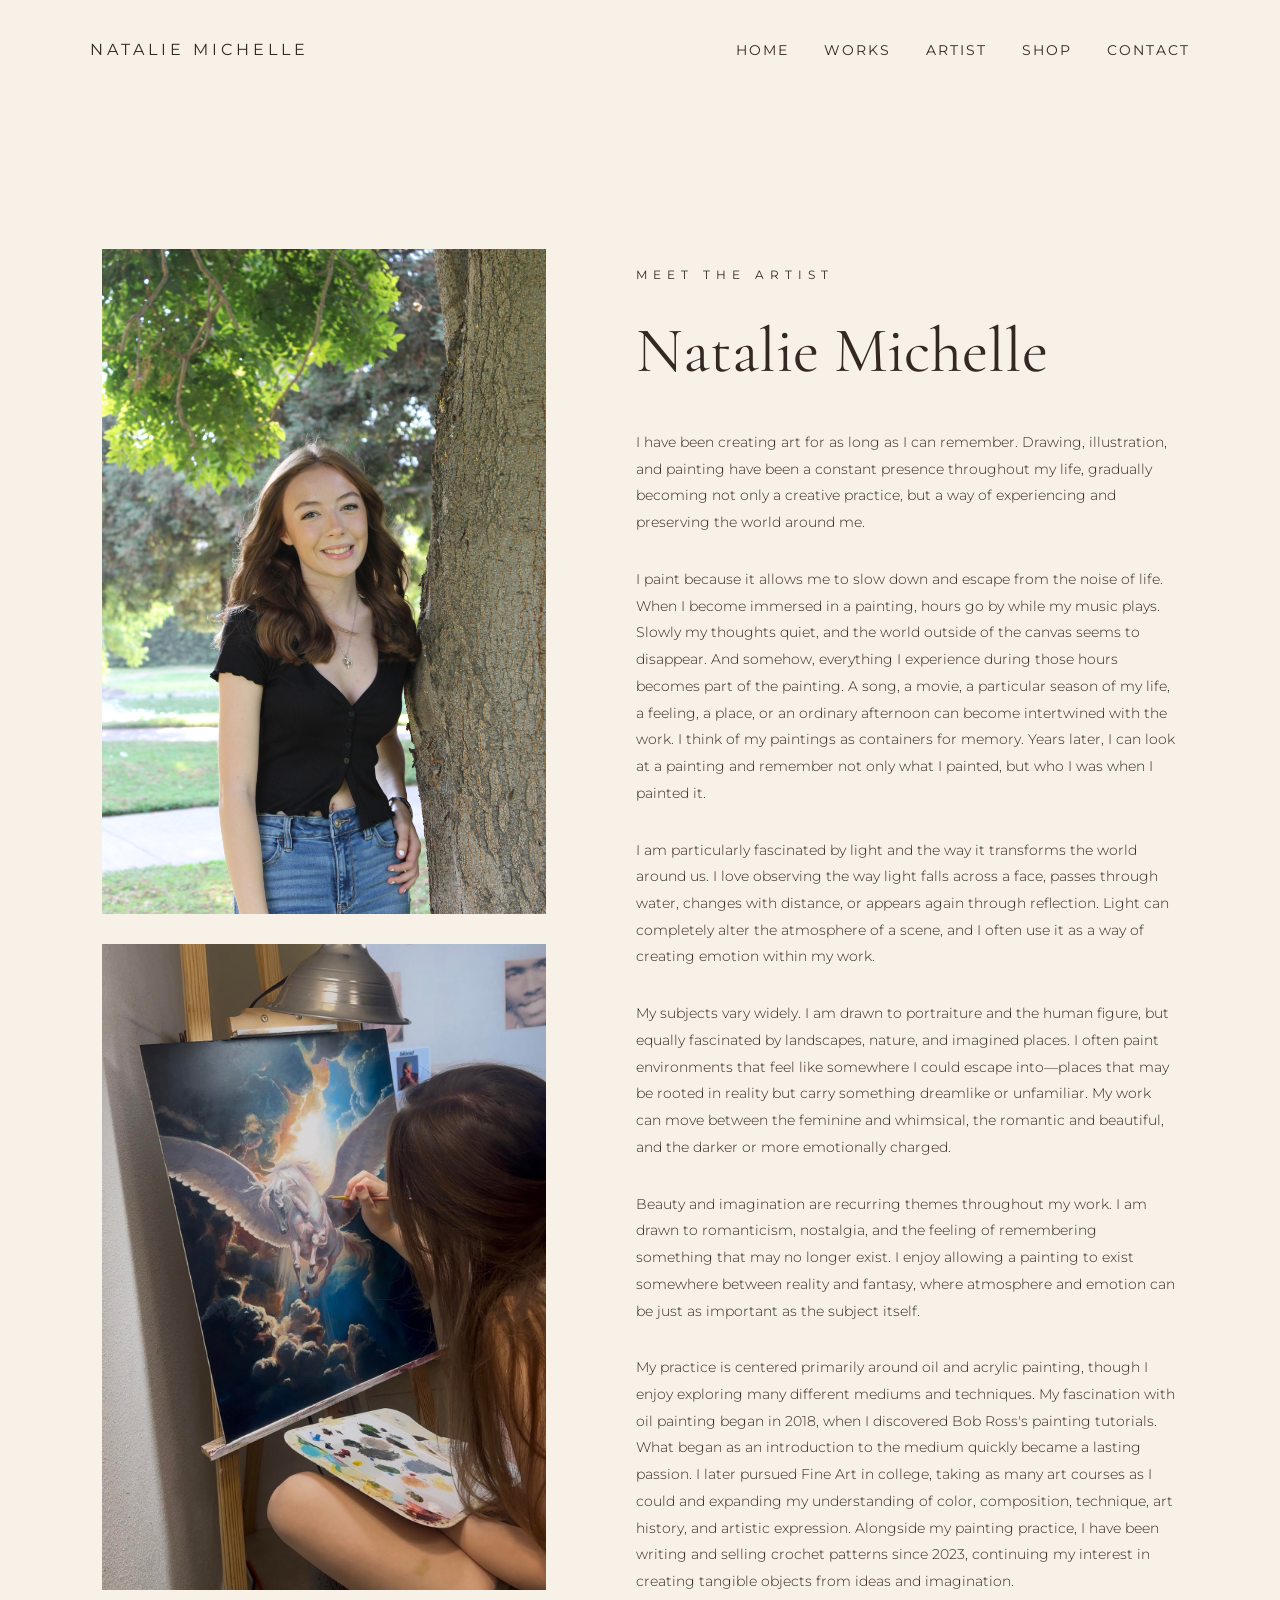
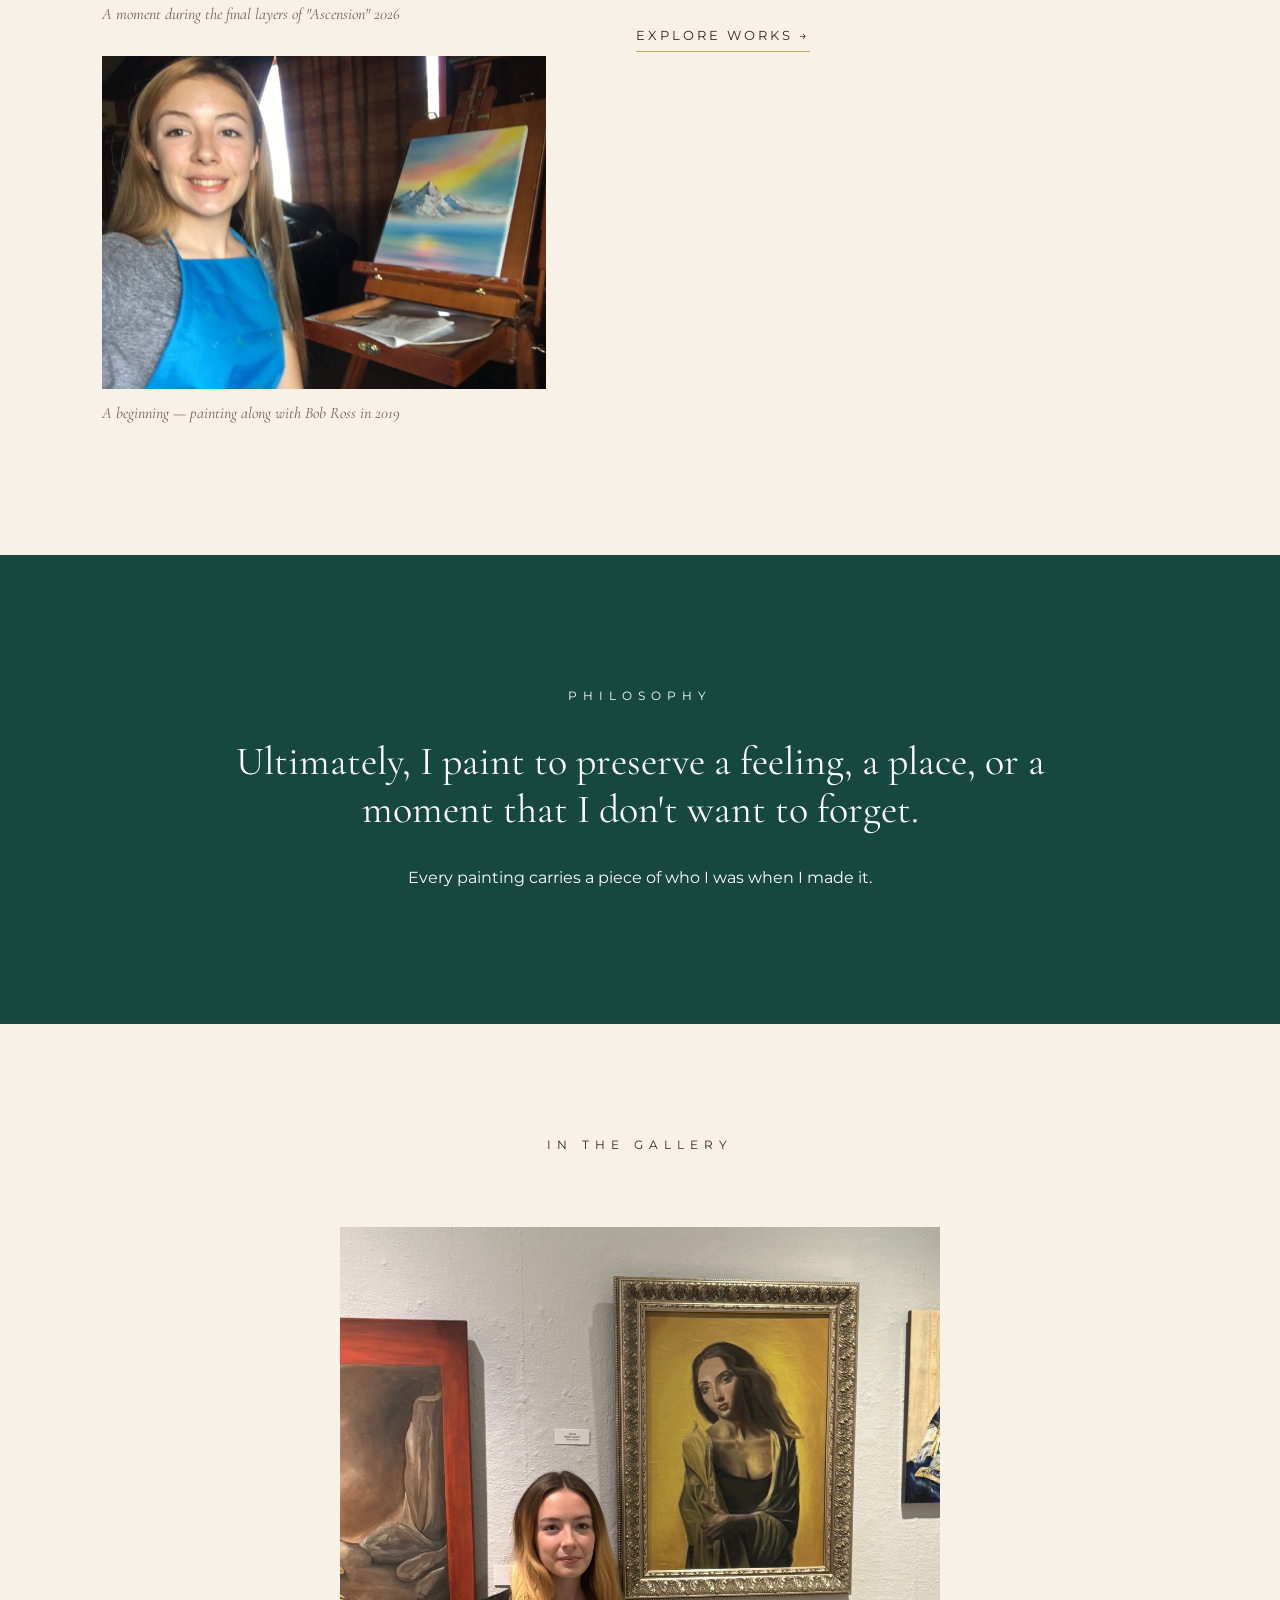
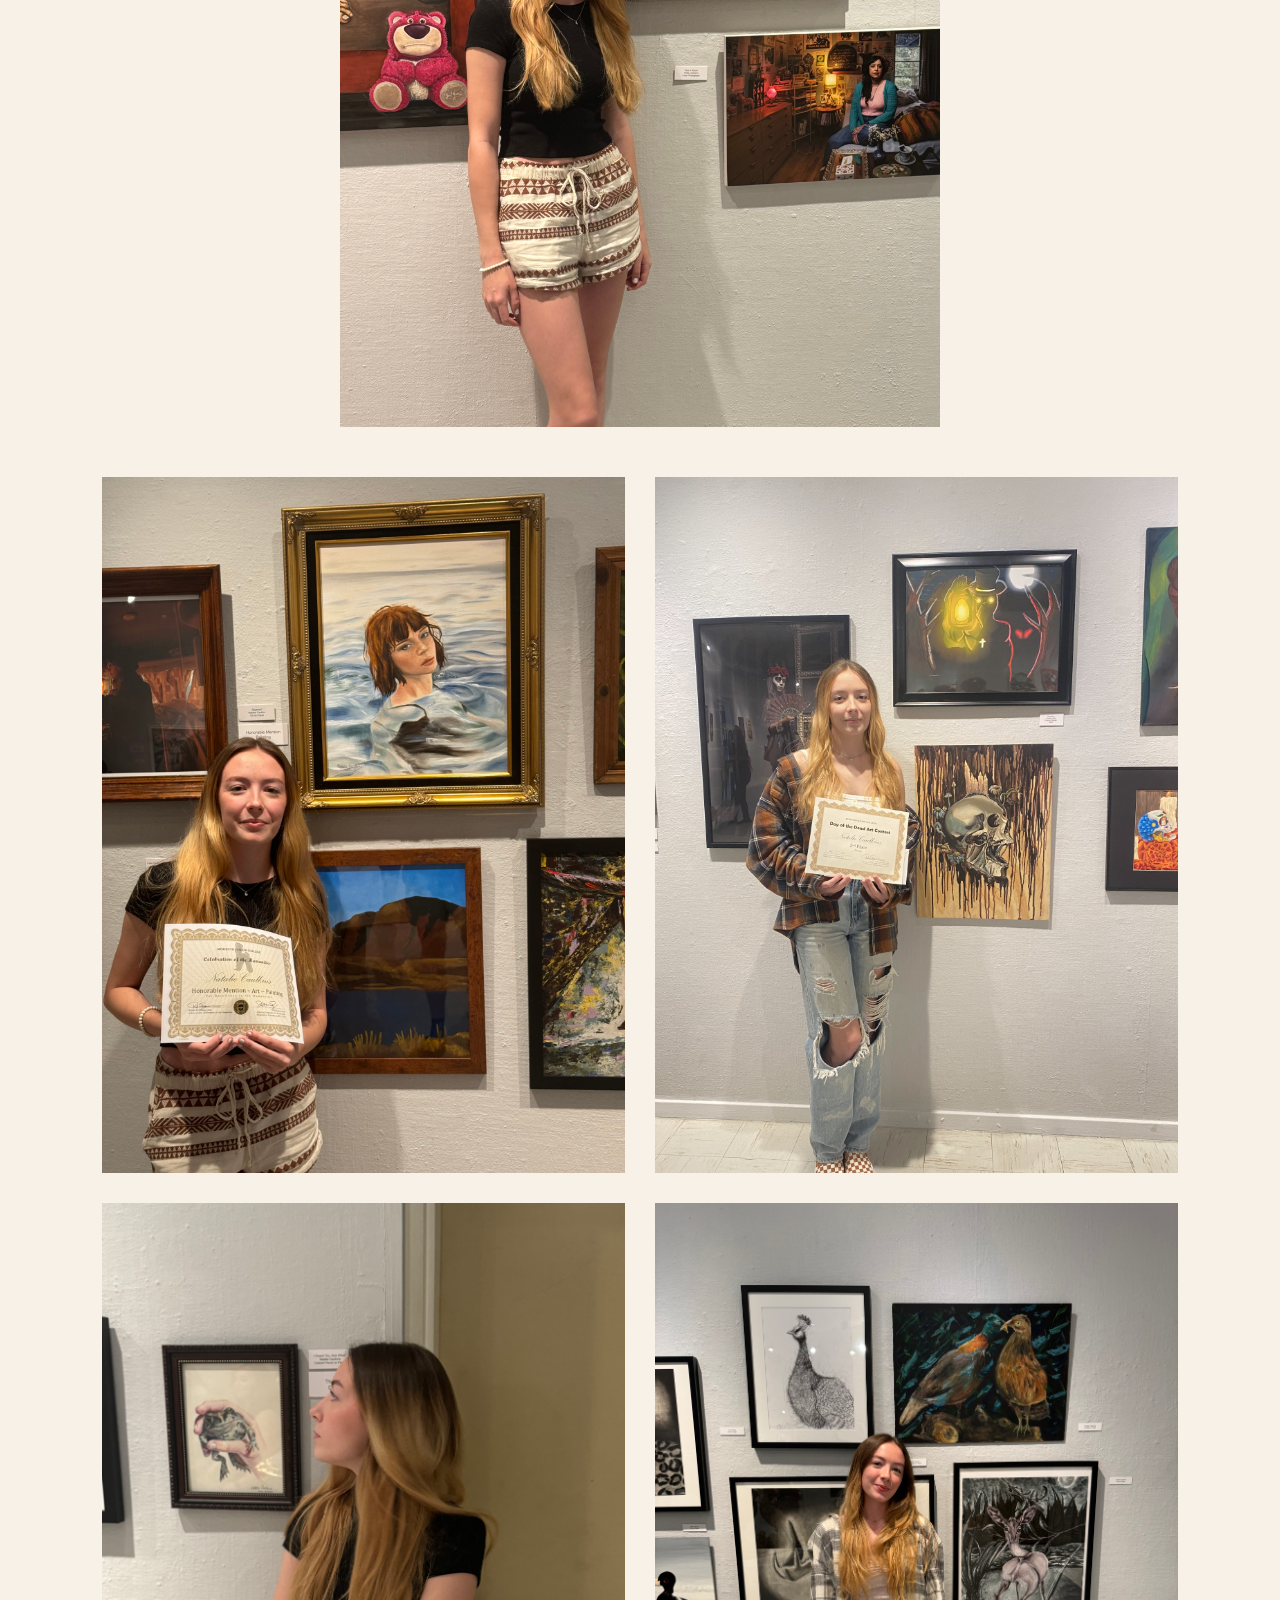
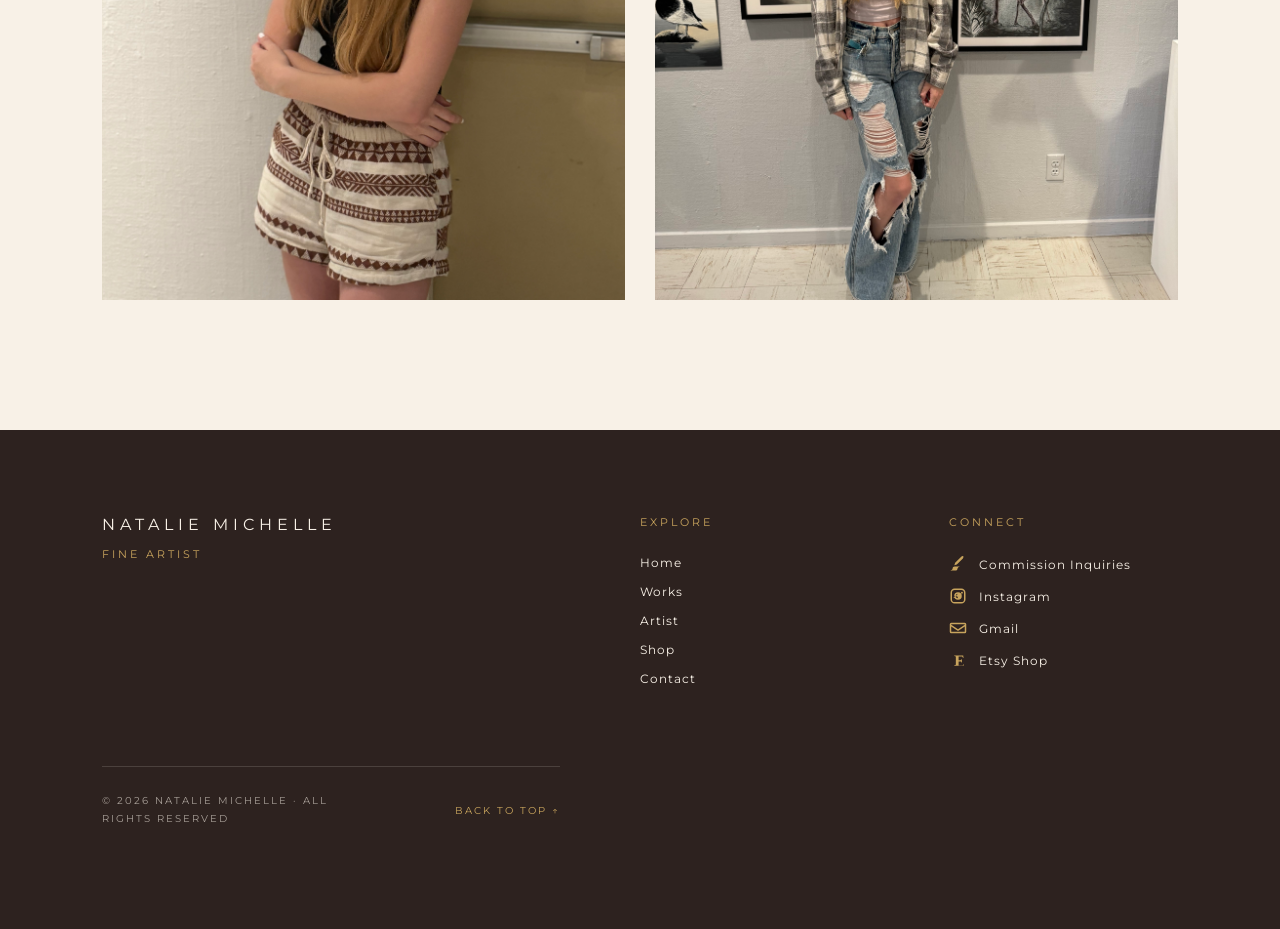
==== about.html @ 6c95b458 "Update about.html" ====
<!DOCTYPE html>
<html lang="en">

<head>

<meta charset="UTF-8">
<meta name="viewport" content="width=device-width, initial-scale=1.0">

<title>Artist | Natalie Michelle</title>

<link rel="stylesheet" href="style.css">

<link href="https://fonts.googleapis.com/css2?family=Cormorant+Garamond:wght@300;400;500;600;700&family=Montserrat:wght@300;400;500&display=swap" rel="stylesheet">

</head>


<body>


<header class="luxury-nav gallery-nav">

<div class="signature">
Natalie Michelle
</div>


<nav>

<a href="index.html">Home</a>


<div class="dropdown">

<a href="gallery.html">
Works
</a>

<div class="dropdown-menu">

<a href="works-2026.html">2026</a>
<a href="works-2025.html">2025</a>
<a href="works-2024.html">2024</a>
<a href="works-2023.html">2023</a>

</div>

</div>


<a href="about.html">Artist</a>
<a href="shop.html">Shop</a>
<a href="contact.html">Contact</a>

</nav>

</header>





<section class="artist-page">


<div class="artist-image">

    <img src="images/about/IMG_3350.jpeg" alt="Natalie Michelle">

    
    <div class="artist-memory">
        
        <img src="images/about/unnamed.jpg" alt="natalie michelle ascension 2026">
         <p>A moment during the final layers of "Ascension" 2026</p>
    </div>
<div class="artist-memory">
        
        <img src="images/about/IMG_5079.JPG" alt="natalie michelle bob ross 2019">
         <p>A beginning — painting along with Bob Ross in 2019</p>
    </div>
</div>


<div class="artist-text">


<p class="eyebrow">
Meet The Artist
</p>


<h1>
Natalie Michelle
</h1>

<div class="artist-bio">
<p>
I have been creating art for as long as I can remember. Drawing, illustration, and painting have been a 
constant presence throughout my life, gradually becoming not only a creative practice, but a way of 
experiencing and preserving the world around me.
</p>
<p>
I paint because it allows me to slow down and escape from the noise of life. When I become 
immersed in a painting, hours go by while my music plays. Slowly my thoughts quiet, and the world 
outside of the canvas seems to disappear. And somehow, everything I experience during those hours becomes
part of the painting. A song, a movie, a particular season of my life, a feeling, a place, or an ordinary 
afternoon can become intertwined with the work. I think of my paintings as containers for memory. 
Years later, I can look at a painting and remember not only what I painted, but who I was when I painted it. 
</p>
<p>
I am particularly fascinated by light and the way it transforms the world around us. I love observing the 
way light falls across a face, passes through water, changes with distance, or appears again through reflection.
Light can completely alter the atmosphere of a scene, and I often use it as a way of creating emotion within my work.
</p>
<p>
My subjects vary widely. I am drawn to portraiture and the human figure, but equally fascinated by landscapes, 
nature, and imagined places. I often paint environments that feel like somewhere I could escape into—places that
may be rooted in reality but carry something dreamlike or unfamiliar. My work can move between the feminine and 
whimsical, the romantic and beautiful, and the darker or more emotionally charged.
</p>
<p>
Beauty and imagination are recurring themes throughout my work. I am drawn to romanticism, nostalgia, and the 
feeling of remembering something that may no longer exist. I enjoy allowing a painting to exist somewhere 
between reality and fantasy, where atmosphere and emotion can be just as important as the subject itself.
</p>
<p>
My practice is centered primarily around oil and acrylic painting, though I enjoy exploring many different
mediums and techniques. My fascination with oil painting began in 2018, when I discovered Bob Ross's  
painting tutorials. What began as an introduction to the medium quickly became a lasting passion. I later pursued 
Fine Art in college, taking as many art courses as I could and expanding my understanding of color, 
composition, technique, art history, and artistic expression. Alongside my painting practice, I have been writing 
and selling crochet patterns since 2023, continuing my interest in creating tangible objects from ideas and imagination.
</p>
<a href="gallery.html" class="minimal-link">
        Explore Works →
    </a>
</div>
</div>


</section>






<section class="artist-statement">

    <p class="eyebrow">
        Philosophy
    </p>

    <h2>
        Ultimately, I paint to preserve a feeling, a place, or a moment that I don't want to forget.
    </h2>

    <p>
        Every painting carries a piece of who I was when I made it.
    </p>

    

</section>


<section class="artist-gallery">

    <div class="artist-gallery-intro">

        <p class="eyebrow">
            In the Gallery
        </p>

      


    </div>


    <div class="artist-gallery-grid">

       

 <div class="artist-gallery-item">
            <img
                src="images/about/IMG_0702.jpeg"
                alt="Self portrait by Natalie Michelle">
        </div>

        
        <div class="artist-gallery-item">
            <img
                src="images/about/IMG_0516.jpeg"
                alt="Natalie Michelle in a gallery">
        </div>

 <div class="artist-gallery-item">
            <img
                src="images/about/IMG_9554.jpg"
                alt="Natalie Michelle in a gallery">
        </div>



        <div class="artist-gallery-item">
            <img
                src="images/about/IMG_0715.jpeg"
                alt="Natalie Michelle in a gallery">
        </div>


        <div class="artist-gallery-item">
            <img
                src="images/about/IMG_5669.jpeg"
                alt="Natalie Michelle with her artwork">
        </div>

 
        
    </div>

</section>



<footer class="site-footer">


<div class="footer-main">

    <div class="footer-brand">

        <div class="footer-signature">
            Natalie Michelle
        </div>

        <p class="footer-title">
            Fine Artist
        </p>

    

    </div>


    <div class="footer-column">

        <h3>Explore</h3>

        <a href="index.html">Home</a>
        <a href="gallery.html">Works</a>
        <a href="about.html">Artist</a>
        <a href="shop.html">Shop</a>
        <a href="contact.html">Contact</a>

    </div>


   <div class="footer-column">


<h3>Connect</h3>

<a href="contact.html" class="footer-social">

    <svg viewBox="0 0 24 24" aria-hidden="true">
        <path d="M19.7 2.3a2.4 2.4 0 0 0-3.4 0L8.2 10.4l-1.1 3.3 3.3-1.1 8.1-8.1a2.4 2.4 0 0 0 0-3.4zM7.6 15.2c-.8 0-1.5.3-2 .8-.6.6-.8 1.3-.8 2.1 0 .7-.3 1.1-.8 1.4-.4.3-1 .5-1.6.5v.8h6.2c.8 0 1.5-.3 2-.8.6-.6.8-1.3.8-2.1 0-.7.3-1.1.8-1.4.4-.3 1-.5 1.6-.5v-.8H7.6z"/>
    </svg>

    <span>Commission Inquiries</span>

</a>


<a
    href="https://instagram.com/nataliecalart"
    target="_blank"
    rel="noopener"
    class="footer-social">

    <svg viewBox="0 0 24 24" aria-hidden="true">
        <path d="M7.5 2h9A5.5 5.5 0 0 1 22 7.5v9a5.5 5.5 0 0 1-5.5 5.5h-9A5.5 5.5 0 0 1 2 16.5v-9A5.5 5.5 0 0 1 7.5 2zm0 2A3.5 3.5 0 0 0 4 7.5v9A3.5 3.5 0 0 0 7.5 20h9a3.5 3.5 0 0 0 3.5-3.5v-9A3.5 3.5 0 0 0 16.5 4h-9zm4.5 3a5 5 0 1 1 0 10 5 5 0 0 1 0-10zm0 2a3 3 0 1 0 0 6 3 3 0 0 0-6 0zm5.25-2.75a1.25 1.25 0 1 1 0 2.5 1.25 1.25 0 0 1 0-2.5z"/>
    </svg>

    <span>Instagram</span>

</a>


<a
    href="mailto:nataliecal313@gmail.com"
    class="footer-social">

    <svg viewBox="0 0 24 24" aria-hidden="true">
        <path d="M3 5h18a2 2 0 0 1 2 2v10a2 2 0 0 1-2 2H3a2 2 0 0 1-2-2V7a2 2 0 0 1 2-2zm0 2v.5l9 6 9-6V7H3zm18 10V9.9l-8.45 5.63a1 1 0 0 1-1.1 0L3 9.9V17h18z"/>
    </svg>

    <span>Gmail</span>

</a>


<a
    href="https://www.etsy.com/shop/NatalieSunsetArt"
    target="_blank"
    rel="noopener"
    class="footer-social">

    <svg viewBox="0 0 24 24" aria-hidden="true">
        <path d="M19.5 17.5c-.5 1.2-1.1 1.7-2.5 1.7h-4.2v-5.1h2.3c.9 0 1.3.3 1.4 1.3h.7V11h-.7c-.1.9-.5 1.2-1.4 1.2h-2.3V7.4h3.5c1.5 0 1.9.5 2.3 1.9h.7L19 6H7v.7l1.5.3c.5.1.6.3.6.9v9.8c0 .6-.1.8-.6.9l-1.5.3v.7h12.3l.8-2.1h-.6z"/>
    </svg>

    <span>Etsy Shop</span>

</a>


</div>



<div class="footer-bottom">

    <p>
        © 2026 Natalie Michelle · All Rights Reserved
    </p>

    <a href="#" class="back-to-top">
        Back to Top ↑
    </a>

</div>


</footer>


<script src="script.js"></script>


</body>

</html>
---- style.css ----
:root {

    --ivory: #f8f1e7;
    --paper: #efe3d3;
  --emerald: #17483F;
    --sage: #89947b;
    --gold: #c8a45d;
    --ink: #342823;

}


* {

    margin:0;
    padding:0;
    box-sizing:border-box;

}


html {

    scroll-behavior:smooth;

}


body {

    background:var(--ivory);
    color:var(--ink);

    font-family:'Montserrat', sans-serif;

}



h1,
h2,
h3 {

    font-family:'Cormorant Garamond', serif;
    font-weight:400;

}



p {

    line-height:1.9;

}



a {

    text-decoration:none;
    color:inherit;

}



/* =========================
   NAVIGATION
========================= */


.luxury-nav {

    position:absolute;

    top:0;
    width:100%;

    padding:40px 7%;

    display:flex;

    justify-content:space-between;

    align-items:center;

    z-index:20;

    color:white;

}



.signature {

font-family:'Montserrat', sans-serif;

font-size: 1rem;

font-style:normal;

letter-spacing:4px;

text-transform:uppercase;

font-weight:400;

}



.luxury-nav nav {
    display:flex;
    align-items:center;
    gap:35px;
}

.luxury-nav nav a {

    font-size:.85rem;

    letter-spacing:2px;

    text-transform:uppercase;

    transition:.3s;

}



.luxury-nav nav a:hover {

    color:var(--gold);

}
.luxury-nav .dropdown-menu {
    background:var(--ivory);
}
/* Interior Page Navigation */

.gallery-nav {
    position:relative;
    color:var(--ink);
    background:var(--ivory);
}


.gallery-nav .signature {
    color:var(--ink);
}


.gallery-nav nav a {
    color:var(--ink);
}


.gallery-nav nav a:hover {
    color:var(--gold);
}

/* =========================
 HERO
========================= */


.new-hero {

    height:65vh;
     min-height:520px;

    position:relative;

    display:flex;

    align-items:center;

    justify-content:center;

    overflow:hidden;

}



.hero-image {

    position:absolute;

    inset:0;

}



.hero-image img {

    width:100%;

    height:100%;

    object-fit:cover;

}



.hero-image::after {

    content:"";

    position:absolute;

    inset:0;

    background:

    linear-gradient(

    rgba(45,32,27,.25),

    rgba(45,32,27,.55)

    );

}



.hero-overlay {

    position:relative;

    color:white;

    text-align:center;

    max-width:800px;

    padding:30px;

}



.eyebrow {

    letter-spacing:6px;

    text-transform:uppercase;

    font-size:.75rem;

    margin-bottom:25px;

}



.hero-overlay h1 {

    display:none;

}





.hero-description {

    display:none;


}



.minimal-link {

    display:inline-block;

    letter-spacing:3px;

    text-transform:uppercase;

    font-size:.8rem;

    padding-bottom:8px;

    border-bottom:1px solid var(--gold);

}



/* =========================
 FEATURE INTRO
========================= */


.featured-intro {

    text-align:center;

    padding:120px 15%;

}



.featured-intro h2 {

    font-size:3.5rem;

    max-width:900px;

    margin:auto;

}





/* =========================
 FEATURED ART
========================= */


.featured-work {

    display:grid;

    grid-template-columns:1.2fr .8fr;

    align-items:center;

    gap:80px;

    padding:100px 8%;

}



.work-image img {

    width:100%;

}



.work-text h3 {

    font-size:3rem;

    margin-bottom:20px;

}



.work-text p {

    margin-bottom:25px;

}





/* =========================
 ARTIST
========================= */


.artist-preview {

    background:var(--emerald);

    color:white;

    padding:60px 15%;

    text-align:center;

}



.artist-preview h2 {

    font-size:4rem;

    margin:30px auto;

}



.artist-preview p {

    max-width:700px;

    margin:30px auto;

}





/* =========================
 STUDIO
========================= */


.studio-preview {

    padding:130px 10%;

    text-align:center;

    background:var(--paper);

}



.studio-preview h2 {

    font-size:4rem;

    margin-bottom:40px;

}





/* =========================
 FOOTER
========================= */


footer {

    background:#2d221f;

    color:white;

    padding:50px;

    display:flex;

    flex-direction:column;

    align-items:center;

    gap:20px;

}

footer p {

    font-family:'Montserrat', sans-serif;

    font-size:.75rem;

    letter-spacing:3px;

    text-transform:uppercase;

}

.instagram-link {

    width:42px;

    height:42px;

    border:1px solid var(--gold);

    border-radius:50%;

    display:flex;

    align-items:center;

    justify-content:center;

    color:var(--gold);
 margin-top:10px;
    
}



.instagram-link svg {

    width:22px;

    fill:currentColor;

}





/* =========================
 MOBILE
========================= */


@media(max-width:900px){


.luxury-nav {

    flex-direction:column;

    gap:25px;

}



.luxury-nav nav {

    gap:15px;

    flex-wrap:wrap;

    justify-content:center;

}



.featured-work {

    grid-template-columns:1fr;

}



.featured-intro h2,

.artist-preview h2,

.studio-preview h2 {

    font-size:2.5rem;

}


}
/* =========================
   Gallery Style Feature
========================= */

.gallery-feature {
    padding:110px 8%;
    text-align:center;
}

.gallery-feature h2 {
    font-size:3.5rem;
    margin-bottom:60px;
}
.gallery-feature > .minimal-link {
    margin-top:60px;
}
.featured-gallery {
    display:grid;
    grid-template-columns:repeat(3, 1fr);
    gap:35px;
    max-width:1200px;
    margin:auto;
}

.featured-piece img {
    width:100%;
    aspect-ratio: 4 / 5;
    object-fit:cover;
    display:block;
}

.featured-piece {
    text-align:center;
}

.featured-piece h3 {
    font-size:2rem;
    margin-top:22px;
    margin-bottom:8px;
}

.featured-piece .medium {
    color:var(--gold);
    letter-spacing:2px;
    text-transform:uppercase;
    font-size:.7rem;
}

@media(max-width:900px) {
    .featured-gallery {
        grid-template-columns:1fr;
        max-width:600px;
    }

    .gallery-feature h2 {
        font-size:2.8rem;
    }
}
/* =========================
 Artist Chapter
========================= */


.artist-chapter {

    display:grid;

    grid-template-columns:1fr 1fr;

    gap:90px;

    align-items:center;

    padding:60px 8%;

}



.chapter-image img {

    width:100%;

}



.chapter-text h2 {

    font-size:4rem;

    line-height:1.1;

    margin:30px 0;

}



.chapter-text p {

    margin-bottom:35px;

}



@media(max-width:900px){

.artist-chapter {

    grid-template-columns:1fr;

}


.chapter-text h2 {

    font-size:2.8rem;

}


}
/* =========================
   Studio Chapter
========================= */


.studio-chapter {

    display:grid;

    grid-template-columns:1fr 1fr;

    gap:90px;

    align-items:center;

    padding:150px 8%;

    background:var(--paper);

}



.studio-image img {

    width:100%;

}



.studio-text h2 {

    font-size:4rem;

    line-height:1.1;

    margin:30px 0;

}



.studio-text p {

    margin-bottom:35px;

}



@media(max-width:900px){


.studio-chapter {

    grid-template-columns:1fr;

}



.studio-text h2 {

    font-size:2.8rem;

}


}
/* =========================
   Works Page
========================= */


.works-page {

padding:80px 8%;

}



.works-label {

text-align:center;

margin-bottom:80px;

}



.masonry-gallery {

columns:3;

column-gap:40px;

}



.painting-card {

break-inside:avoid;

margin-bottom:40px;

cursor:pointer;

overflow:hidden;

}



.painting-card img {

width:100%;

display:block;

transition:transform .6s ease;

}



.painting-card:hover img {

transform:scale(1.03);

}



@media(max-width:900px){

.masonry-gallery {

columns:1;

}

}





/* LIGHTBOX */


.lightbox {

position:fixed;

inset:0;

background:rgba(25,18,15,.92);

display:none;

align-items:center;

justify-content:center;

z-index:100;

padding:40px;

}



.lightbox.active {

display:flex;

}



.lightbox button {

position:absolute;

top:30px;

right:40px;

font-size:3rem;

background:none;

border:none;

color:white;

cursor:pointer;

}



.lightbox-content {

max-width:1000px;

text-align:center;

color:white;

}



.lightbox-content img {

max-height:75vh;

max-width:100%;

}



.lightbox-info h2 {

font-size:3rem;

margin-top:30px;

font-family:'Cormorant Garamond',serif;

}



.lightbox-info p {

margin-top:15px;

}





@media(max-width:900px){


.masonry-gallery {

columns:1;

}


.works-intro h1 {

font-size:3.5rem;

}


}
.gallery-banner {

    height: 230px;

   background: var(--emerald);

    display: flex;
    justify-content: center;
    align-items: center;

    margin-bottom: 90px;

}


.gallery-banner .eyebrow {

    color: var(--ivory);

    letter-spacing: 8px;

    text-transform: uppercase;

    font-size: 2rem;

    margin: 0;

}
.dropdown {
    position:relative;
}


.dropdown-menu {

    position:absolute;

    top:100%;
    left:0;

    background:var(--paper);

    padding:20px 25px;

    min-width:130px;

    display:flex;
    flex-direction:column;

    gap:18px;

    opacity:0;
    visibility:hidden;

    transition:.25s ease;

}


.dropdown:hover .dropdown-menu {

    opacity:1;

    visibility:visible;

}
.dropdown {
    position:relative;
}


.dropdown-menu {

    position:absolute;

    top:calc(100% + 10px);

    left:0;

    background:var(--paper);

    padding:20px 25px;

    min-width:130px;

    display:flex;

    flex-direction:column;

    gap:18px;

    opacity:0;

    visibility:hidden;

    transition:.25s ease;

}


.dropdown:hover .dropdown-menu {

    opacity:1;

    visibility:visible;

}

.dropdown-menu {
    box-shadow:0 15px 40px rgba(0,0,0,.15);
}

.dropdown-menu a {
    color:var(--ink);
}

/* =========================
   ARTIST PAGE
========================= */
.artist-page {

display:grid;

grid-template-columns:.9fr 1.1fr;

gap:90px;

align-items:start;

padding:150px 8% 130px;


}

.artist-image img {


width:100%;

display:block;


}

.artist-text {

max-width:760px;

padding-top:15px;


}

.artist-text h1 {

font-size:4rem;

line-height:1.05;

margin:30px 0 45px;


}

.artist-bio {


max-width:700px;


}

.artist-bio p {


font-size:.88rem;

line-height:1.9;

margin-bottom:30px;

font-weight:300;


}



.artist-statement {


background:var(--emerald);

color:white;

text-align:center;

padding:130px 15%;


}

.artist-statement h2 {


font-size:2.5rem;

max-width:900px;

margin:30px auto;


}
.artist-memory {
    margin-top: 30px;
}

.artist-memory img {
    width: 100%;
    display: block;
}

.artist-memory p {
    margin-top: 12px;
    font-family: 'Cormorant Garamond', serif;
    font-size: 1rem;
    font-style: italic;
    line-height: 1.5;
    opacity: .7;
}
.artist-highlight {
    margin-top:30px;
    padding-top:30px;
    border-top:1px solid rgba(52,40,35,.18);
}

.artist-highlight p {
    font-family:'Cormorant Garamond', serif;
    font-size:1.45rem;
    line-height:1.5;
    font-weight:400;
}
@media(max-width:900px){

.artist-page {

    grid-template-columns:1fr;

    padding:100px 8% 90px;

}


.artist-text {

    max-width:100%;

}


.artist-text h1 {

    font-size:2.8rem;

}


.artist-bio p {

    font-size:.85rem;

    line-height:1.85;

}




}


.studio-page {

padding:150px 8%;

}


.studio-image-large {

max-width:1100px;

margin:auto;

}


.studio-image-large img {

width:100%;

display:block;

}



.studio-intro {

text-align:center;

max-width:800px;

margin:80px auto;

}



.studio-intro h1 {

font-size:4rem;

margin:30px 0;

}



.process-section {

background:var(--paper);

text-align:center;

padding:120px 8%;

}



.process-section h2 {

font-size:3.5rem;

margin:30px 0 70px;

}



.process-grid {

display:grid;

grid-template-columns:repeat(4,1fr);

gap:40px;

}



.process-grid h3 {

font-size:2.5rem;

color:var(--gold);

}



.process-grid p {

letter-spacing:3px;

text-transform:uppercase;

font-size:.8rem;

}



@media(max-width:900px){

.process-grid {

grid-template-columns:1fr 1fr;

}


.studio-intro h1 {

font-size:3rem;

}

}
/* =========================
SHOP PAGE
========================= */

.shop-banner {
    background: var(--ivory);
    display: flex;
    justify-content: center;
    align-items: center;
    padding: 80px 20px 40px;
    margin: 0;
}

.shop-banner .eyebrow {
    color: var(--ink);
    margin: 0;
    font-size: .9rem;
    letter-spacing: 7px;
}

.shop-page {
padding: 0 8% 120px;
}

.shop-intro {
text-align: center;
margin-bottom: 70px;
}

.shop-intro h1 {
font-size: 3.5rem;
margin-bottom: 15px;
}

.shop-intro p {
font-size: .9rem;
}

.shop-controls {
display: flex;
justify-content: space-between;
align-items: center;

```
border-top: 1px solid rgba(52,40,35,.15);
border-bottom: 1px solid rgba(52,40,35,.15);

padding: 18px 0;
margin-bottom: 60px;
```

}

.shop-filter {
display: flex;
gap: 25px;
align-items: center;
}

.filter-button {
background: none;
border: none;

```
font-family: 'Montserrat', sans-serif;
font-size: .75rem;

letter-spacing: 2px;
text-transform: uppercase;

color: var(--ink);
cursor: pointer;

padding: 5px 0;
```

}

.filter-button.active {
border-bottom: 1px solid var(--gold);
}

.shop-sort {
display: flex;
align-items: center;
gap: 12px;
}

.shop-sort label {
font-size: .7rem;
letter-spacing: 2px;
text-transform: uppercase;
}

.shop-sort select {
background: transparent;
border: none;

```
font-family: 'Montserrat', sans-serif;
font-size: .75rem;

color: var(--ink);
cursor: pointer;
```

}

.product-grid {
display: grid;
grid-template-columns: repeat(3, 1fr);
gap: 50px 35px;
}

.product-card {
cursor: pointer;
}

.product-image {
background: var(--paper);
overflow: hidden;
}

.product-image img {
width: 100%;
display: block;
transition: transform .6s ease;
}

.product-card:hover .product-image img {
transform: scale(1.025);
}

.product-info {
padding-top: 25px;
}

.product-category {
color: var(--gold);

```
font-size: .7rem;
letter-spacing: 3px;
text-transform: uppercase;

margin-bottom: 8px;
```

}

.product-info h2 {
font-size: 2rem;
margin-bottom: 10px;
}

.product-info > p:last-of-type {
font-size: .8rem;
line-height: 1.7;
margin-bottom: 20px;
}

.product-link {
display: inline-block;

```
font-size: .7rem;
letter-spacing: 2px;
text-transform: uppercase;

border-bottom: 1px solid var(--gold);
padding-bottom: 6px;
```

}

@media(max-width: 900px) {

```
.shop-controls {
    flex-direction: column;
    gap: 25px;
    align-items: flex-start;
}

.shop-filter {
    flex-wrap: wrap;
    gap: 15px;
}

.product-grid {
    grid-template-columns: 1fr;
}

.shop-intro h1 {
    font-size: 2.7rem;
}
```

}
.shop-cta {
     margin-top:60px;
    text-align:center;
    padding:70px 20px;
    background:var(--emerald);
    color:white;
}

.shop-cta h2 {
    font-size:3.5rem;
    margin:25px auto 35px;
}

.shop-cta .minimal-link {
    color:white;
}

@media(max-width:900px) {
    .shop-cta h2 {
        font-size:2.6rem;
    }
}
.year-navigation {
    text-align: center;
    padding: 0 8% 80px;
}

.year-navigation > p {
    font-size: .7rem;
    letter-spacing: 4px;
    text-transform: uppercase;
    color: var(--ink);
    margin-bottom: 25px;
}

.year-links {
    display: flex;
    justify-content: center;
    gap: 45px;
}

.year-links a {
    font-family: 'Montserrat', sans-serif;
    font-size: .8rem;
    letter-spacing: 3px;
    color: var(--ink);
    padding-bottom: 7px;
    border-bottom: 1px solid transparent;
    transition: .3s ease;
}

.year-links a:hover {
    color: var(--gold);
    border-bottom: 1px solid var(--gold);
}

@media(max-width: 600px) {

    .year-links {
        gap: 22px;
        flex-wrap: wrap;
    }

}
/* =========================
CONTACT CHAPTER
========================= */

.contact-chapter {

    background: var(--emerald);
    color: var(--ivory);

    text-align: center;

    padding: 140px 15%;

}

.contact-chapter h2 {

    font-size: 4rem;

    max-width: 850px;

    margin: 30px auto;

    line-height: 1.1;

}

.contact-chapter p:not(.eyebrow) {

    max-width: 600px;

    margin: 0 auto 35px;

}

.contact-chapter .minimal-link {

    color: var(--ivory);

}

@media(max-width:900px){

    .contact-chapter h2 {

        font-size: 2.8rem;

    }

}
/* =========================
   INQUIRY FORM
========================= */

.contact-page {
    max-width: 1000px;
    margin: auto;
    padding: 180px 8% 140px;
}

.contact-intro {
    text-align: center;
    max-width: 750px;
    margin: 0 auto 35px;
}

.contact-intro h1 {
    font-size: 4rem;
    line-height: 1.1;
    margin: 30px 0;
}

.contact-intro p:not(.eyebrow) {
    max-width: 650px;
    margin: auto;
}


/* =========================
   COMMISSION FORM
========================= */

.inquiry-form {
    max-width: 800px;
    margin: 0 auto 0;
}

.form-field {
    margin-bottom: 38px;
}

.form-field label:not(.checkbox-label) {
    display: block;

    font-size: .7rem;
    letter-spacing: 3px;
    text-transform: uppercase;

    margin-bottom: 12px;
}

.form-field input[type="text"],
.form-field input[type="email"],
.form-field input[type="tel"],
.form-field select,
.form-field textarea {

    width: 100%;

    background: transparent;

    border: none;
    border-bottom: 1px solid rgba(52,40,35,.3);

    padding: 13px 2px;

    font-family: 'Montserrat', sans-serif;
    font-size: .85rem;

    color: var(--ink);

    outline: none;

    transition: .3s ease;
}

.form-field textarea {

    border: 1px solid rgba(52,40,35,.3);

    padding: 16px;

    resize: vertical;

    min-height: 160px;
}

.form-field input:focus,
.form-field select:focus,
.form-field textarea:focus {

    border-color: var(--emerald);
}

.form-field input::placeholder,
.form-field textarea::placeholder {

    color: rgba(52,40,35,.45);
}


/* PHONE CHECKBOX */

.checkbox-label {

    display: flex !important;

    align-items: center;

    gap: 10px;

    margin-top: 15px;

    font-size: .65rem !important;

    letter-spacing: 1px !important;

    text-transform: none !important;

    cursor: pointer;
}

.checkbox-label input {

    width: 15px;
    height: 15px;

    accent-color: var(--emerald);

    cursor: pointer;
}


/* REFERENCE IMAGE */

.file-upload {

    display: flex;

    align-items: center;

    gap: 18px;

    padding: 22px;

    border: 1px dashed rgba(52,40,35,.3);

    background: rgba(239,227,211,.25);
}

.file-upload input[type="file"] {

    display: none;
}

.file-upload-button {

    display: inline-block;

    padding: 12px 20px;

    background: var(--emerald);

    color: var(--ivory);

    font-family: 'Montserrat', sans-serif;

    font-size: .7rem;

    letter-spacing: 2px;

    text-transform: uppercase;

    cursor: pointer;

    transition: .3s ease;
}

.file-upload-button:hover {

    background: var(--gold);
}

#file-name {

    font-size: .75rem;

    color: rgba(52,40,35,.6);
}

.upload-note {

    font-size: .65rem;

    letter-spacing: 1px;

    margin-top: 8px;

    opacity: .65;
}


/* SUBMIT */

.inquiry-form .gold-button {

    display: block;

    margin: 55px auto 0;

    padding: 16px 35px;

    background: var(--emerald);

    color: var(--ivory);

    border: none;

    font-family: 'Montserrat', sans-serif;

    font-size: .75rem;

    letter-spacing: 3px;

    text-transform: uppercase;

    cursor: pointer;

    transition: .3s ease;
}

.inquiry-form .gold-button:hover {

    background: var(--gold);
}


/* MOBILE */

@media(max-width:700px) {

    .inquiry-form {
        margin-top: 50px;
    }

    .file-upload {

        align-items: flex-start;

        flex-direction: column;

    }

    .inquiry-form .gold-button {

        width: 100%;

    }

}
/* =========================
   SITE FOOTER
========================= */

.site-footer {

    background: #2d221f;

    color: var(--ivory);

    padding: 85px 8% 30px;

}


/* MAIN */

.site-footer .footer-main {

    max-width: 1200px;

    margin: 0 auto;

    display: grid;

    grid-template-columns: 2fr 1fr 1fr;

    gap: 80px;

    padding-bottom: 70px;

}


/* BRAND */

.site-footer .footer-signature {

    font-family: 'Montserrat', sans-serif;

    font-size: 1rem;

    letter-spacing: 5px;

    text-transform: uppercase;

    margin-bottom: 10px;

}

.site-footer .footer-title {

    margin: 0;

    color: var(--gold);

    font-size: .7rem;

    letter-spacing: 3px;

    text-transform: uppercase;

}

.site-footer .footer-tagline {

    max-width: 340px;

    margin-top: 25px;

    color: var(--ivory);

    font-family: 'Cormorant Garamond', serif;

    font-size: 1.3rem;

    line-height: 1.6;

}


/* COLUMNS */

.site-footer .footer-column {

    display: flex;

    flex-direction: column;

    align-items: flex-start;

    gap: 14px;

}

.site-footer .footer-column h3 {

    margin: 0 0 12px;

    color: var(--gold);

    font-family: 'Montserrat', sans-serif;

    font-size: .7rem;

    font-weight: 400;

    letter-spacing: 3px;

    text-transform: uppercase;

}


/* LINKS */

.site-footer .footer-column > a {

    color: var(--ivory);

    font-family: 'Montserrat', sans-serif;

    font-size: .75rem;

    letter-spacing: 1px;

    transition: color .3s ease;

}

.site-footer .footer-column > a:hover {

    color: var(--gold);

}


.site-footer .footer-social {

    display: flex;

    align-items: center;

    gap: 12px;

    color: var(--ivory);

    font-family: 'Montserrat', sans-serif;

    font-size: .75rem;

    letter-spacing: 1px;

    transition: color .3s ease;
}

.site-footer .footer-social svg {

    width: 18px;

    height: 18px;

    fill: var(--gold);

    flex-shrink: 0;

    transition: .3s ease;
}

.site-footer .footer-social:hover {

    color: var(--gold);
}

.site-footer .footer-social:hover svg {

    fill: var(--gold);
}
/* =========================
   BOTTOM
========================= */

.site-footer .footer-bottom {

    max-width: 1200px;

    margin: 0 auto;

    padding-top: 25px;

    border-top: 1px solid rgba(248,241,231,.15);

    display: flex;

    justify-content: space-between;

    align-items: center;

}

.site-footer .footer-bottom p {

    margin: 0;

    color: var(--ivory);

    font-family: 'Montserrat', sans-serif;

    font-size: .6rem;

    letter-spacing: 2px;

    text-transform: uppercase;

    opacity: .6;

}

.site-footer .back-to-top {

    color: var(--gold);

    font-family: 'Montserrat', sans-serif;

    font-size: .65rem;

    letter-spacing: 2px;

    text-transform: uppercase;

}


/* =========================
   MOBILE
========================= */

@media(max-width:800px) {

    .site-footer .footer-main {

        grid-template-columns: 1fr;

        gap: 45px;

    }

    .site-footer .footer-bottom {

        flex-direction: column;

        align-items: flex-start;

        gap: 20px;

    }

}
.site-footer .footer-bottom {
    gap: 80px;
}

.site-footer .back-to-top {
    white-space: nowrap;
}
/* =========================
   ARTIST GALLERY
========================= */

.artist-gallery {

    padding: 110px 8% 130px;

    text-align: center;

}

.artist-gallery-intro {

    max-width: 650px;

    margin: 0 auto 70px;

}

.artist-gallery-intro h2 {

    font-size: 3.5rem;

    margin: 25px 0;

}

.artist-gallery-intro p:not(.eyebrow) {

    font-size: .9rem;

    line-height: 1.9;

}


/* GALLERY GRID */

.artist-gallery-grid {

    max-width: 1100px;

    margin: 0 auto;

    display: grid;

    grid-template-columns: repeat(2, 1fr);

    gap: 30px;

    align-items: start;

}

.artist-gallery-item {

    overflow: hidden;

}

.artist-gallery-item img {

    width: 100%;

    height: auto;

    display: block;

    transition: transform .6s ease;

}

.artist-gallery-item:hover img {

    transform: scale(1.02);

}


/* MAKE THE FIRST IMAGE LARGER */

.artist-gallery-item:first-child {

    grid-column: span 2;

    max-width: 600px;

    width: 100%;

    margin: 0 auto 20px;

}


/* MOBILE */

@media(max-width:900px) {

    .artist-gallery {

        padding: 80px 8% 100px;

    }

    .artist-gallery-grid {

        grid-template-columns: 1fr;

        gap: 25px;

    }

    .artist-gallery-item:first-child {

        grid-column: span 1;

        max-width: 100%;

    }

    .artist-gallery-intro h2 {

        font-size: 2.7rem;

    }

}
.contact-socials {

    display: flex;

    justify-content: center;

    align-items: center;

    gap: 28px;

    margin: 0 auto 70px;

}

.contact-socials a {

    width: 42px;

    height: 42px;

    border: 1px solid var(--gold);

    border-radius: 50%;

    display: flex;

    align-items: center;

    justify-content: center;

    color: var(--gold);

    transition: .3s ease;

}

.contact-socials svg {

    width: 19px;

    height: 19px;

    fill: currentColor;

}

.contact-socials a:hover {

    background: var(--gold);

    color: var(--ink);

}
.contact-page {
    max-width: 1000px;
    margin: auto;
    padding: 120px 8% 80px;
}

.contact-intro {
    text-align: center;
    max-width: 750px;
    margin: 0 auto 35px;
}

.inquiry-form {
    max-width: 800px;
    margin: 0 auto;
}
.contact-note {
    text-align: center;
    max-width: 650px;
    margin: 0 auto 30px;
}
.inquiry-form .eyebrow {
    text-align: center;
}
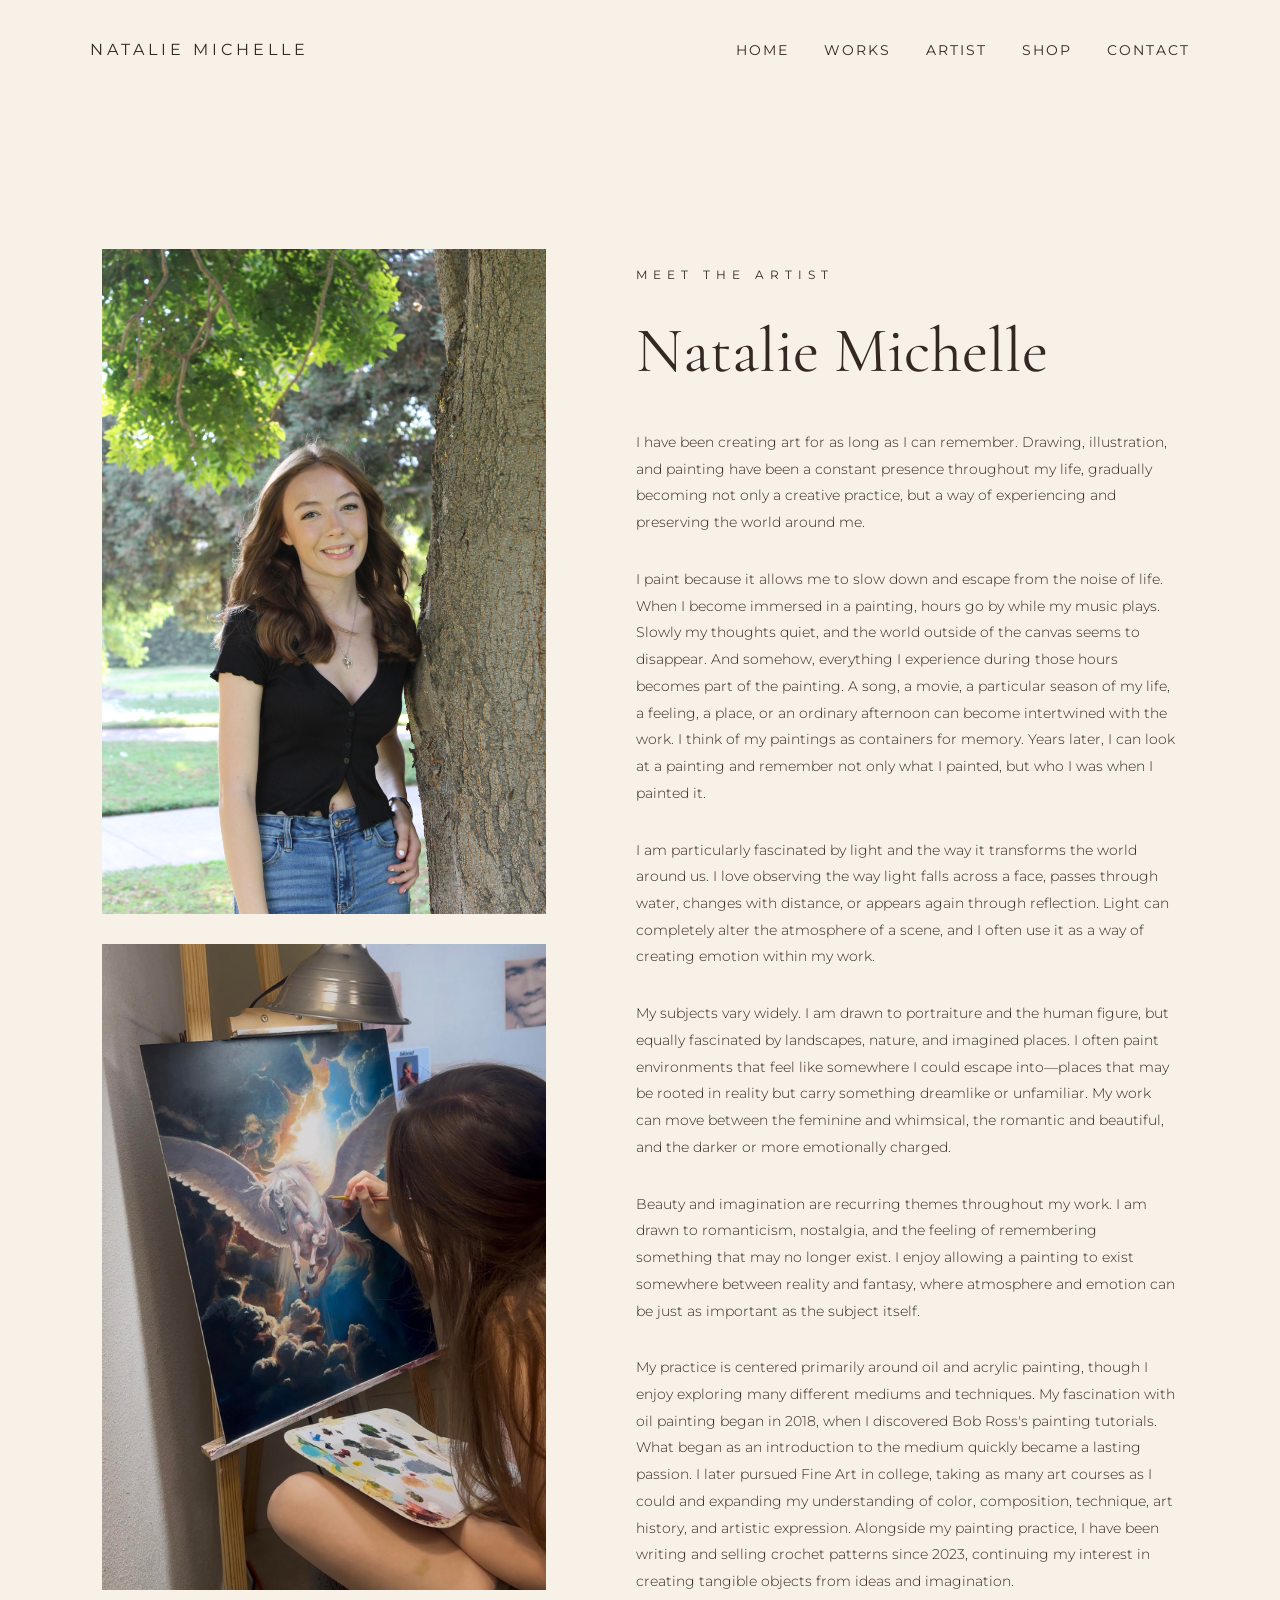
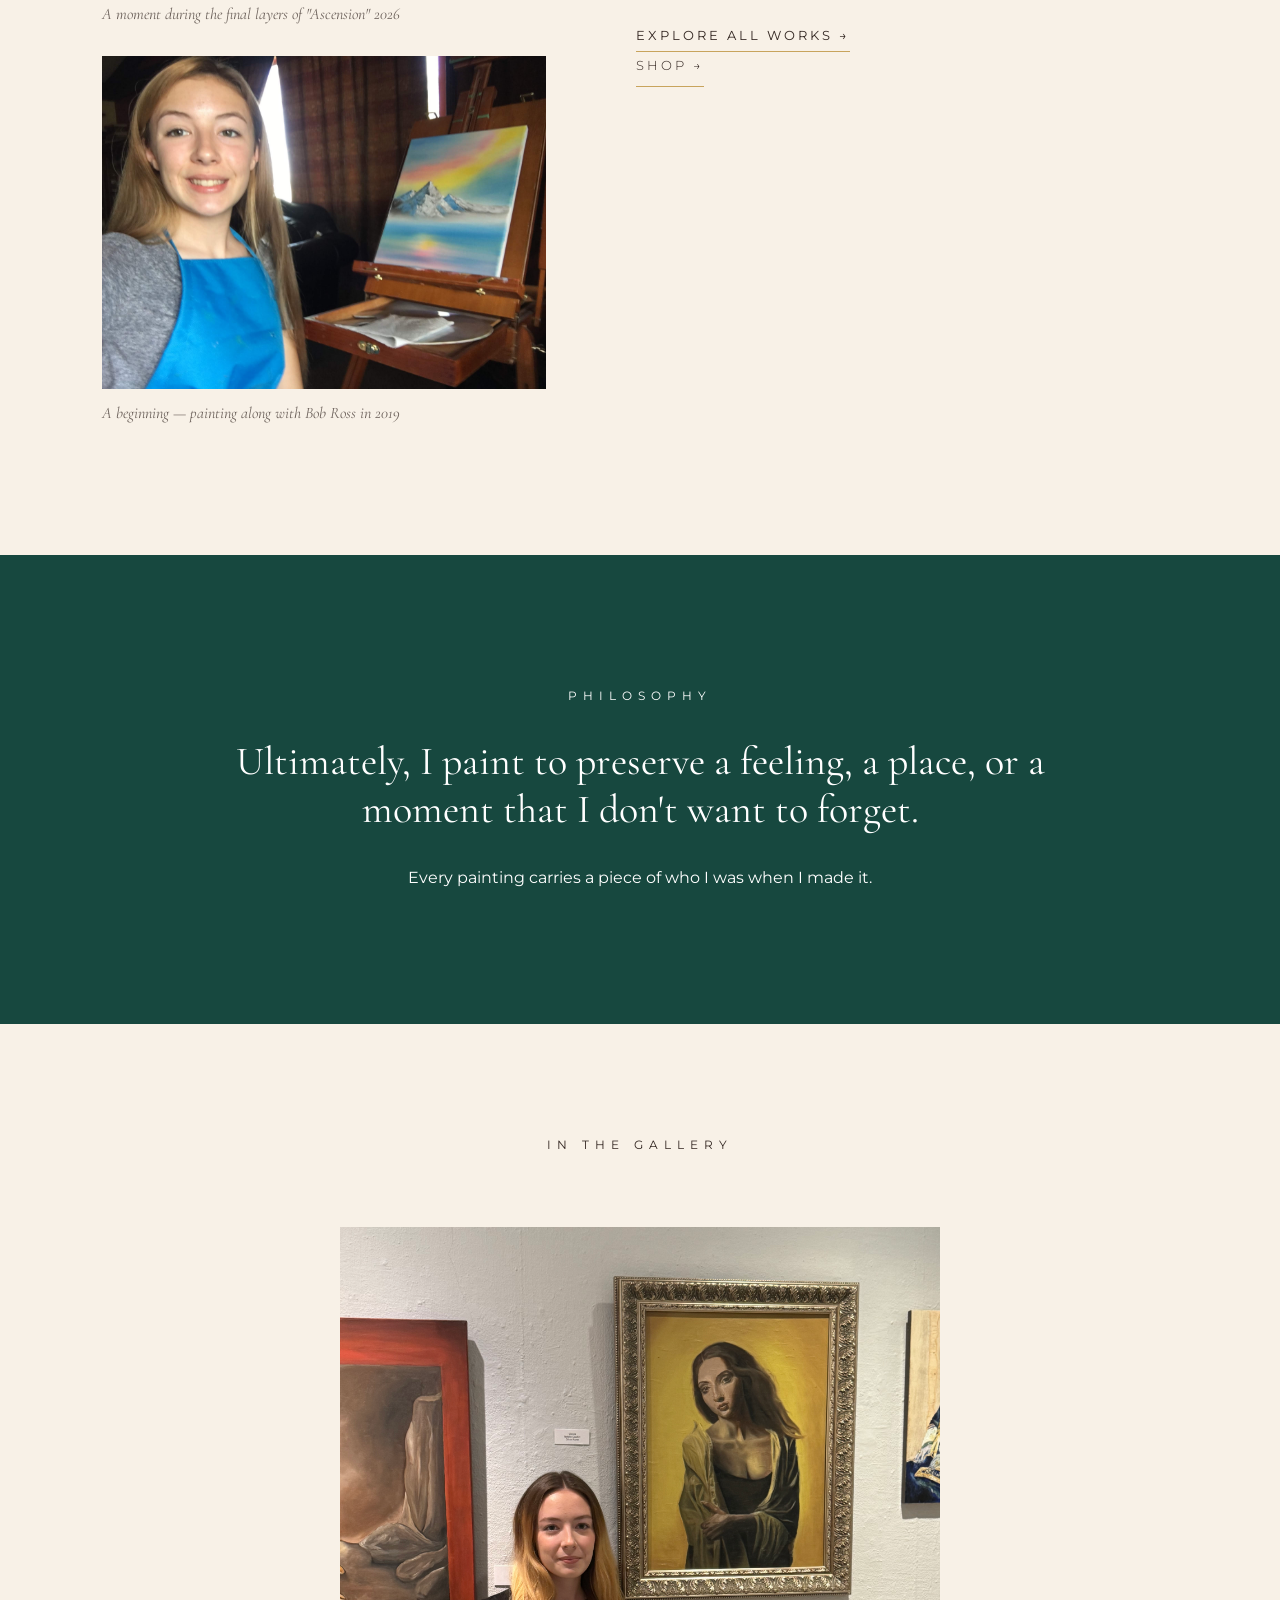
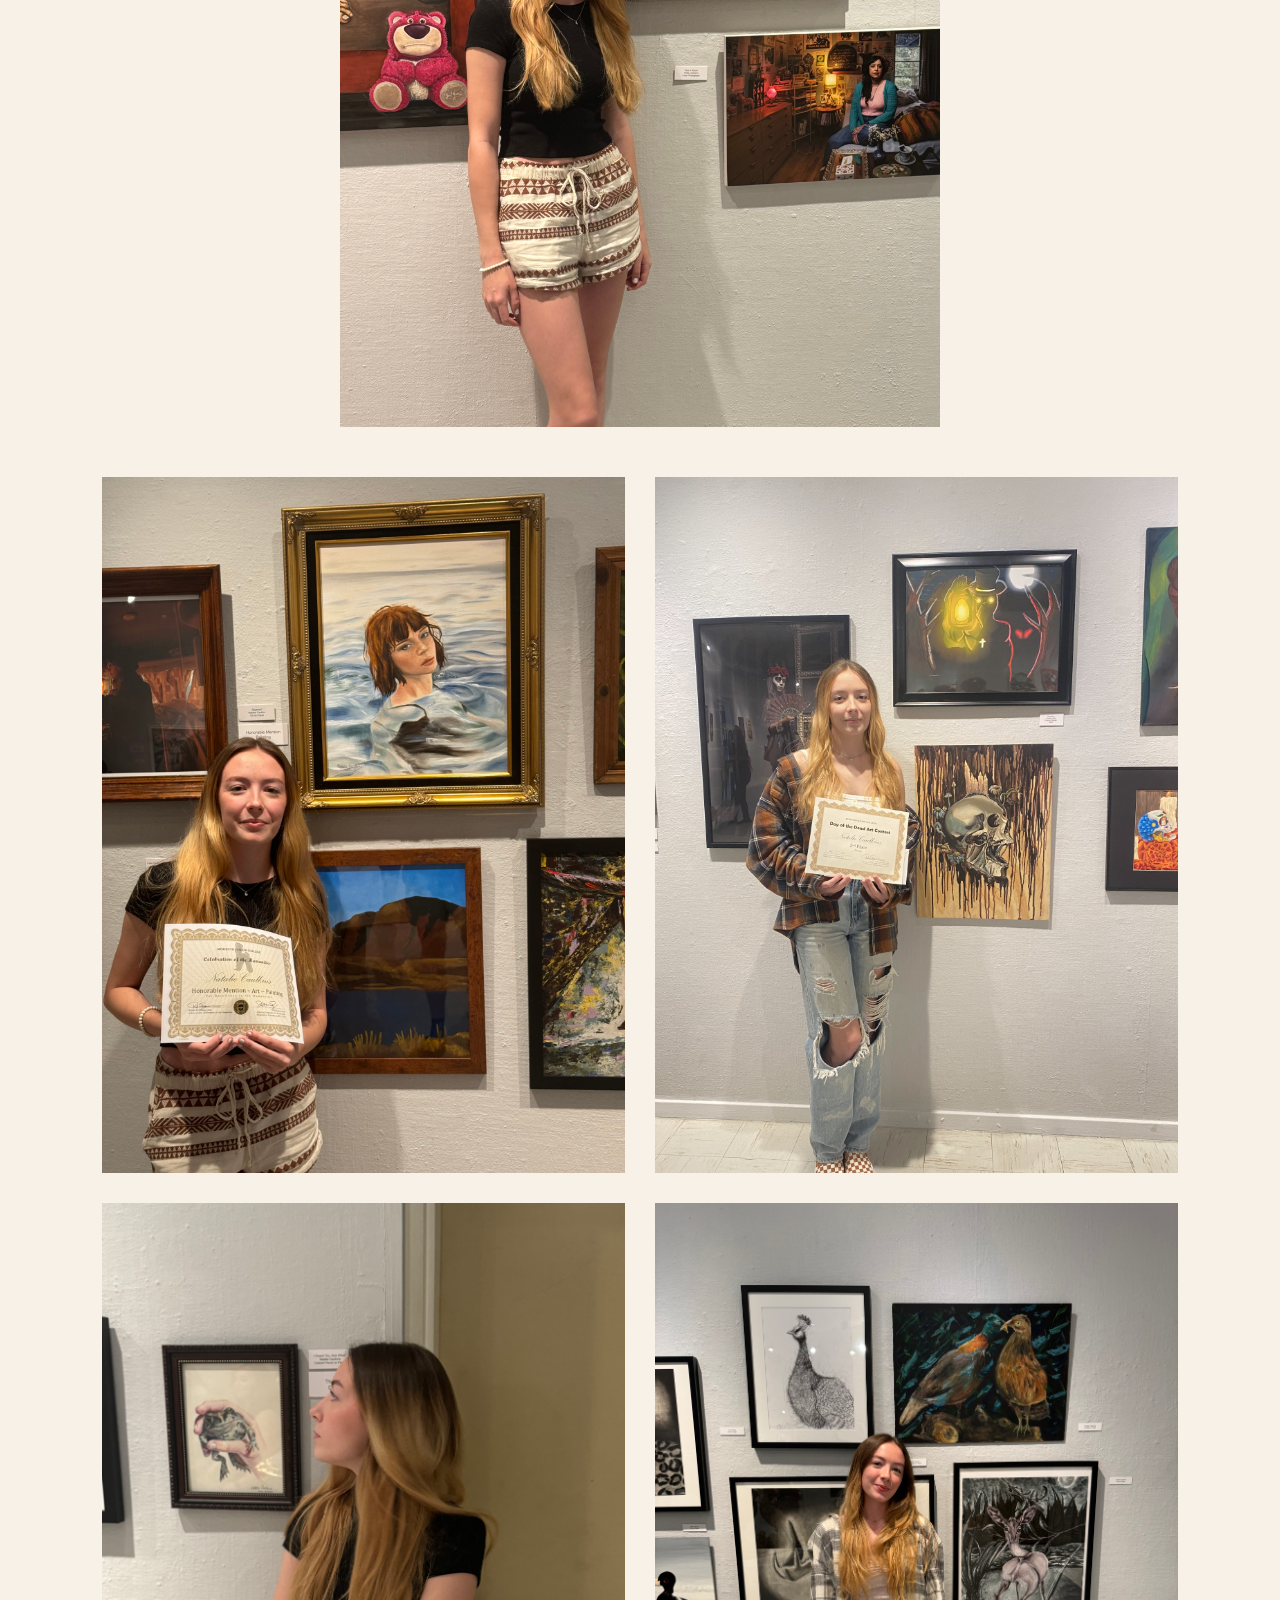
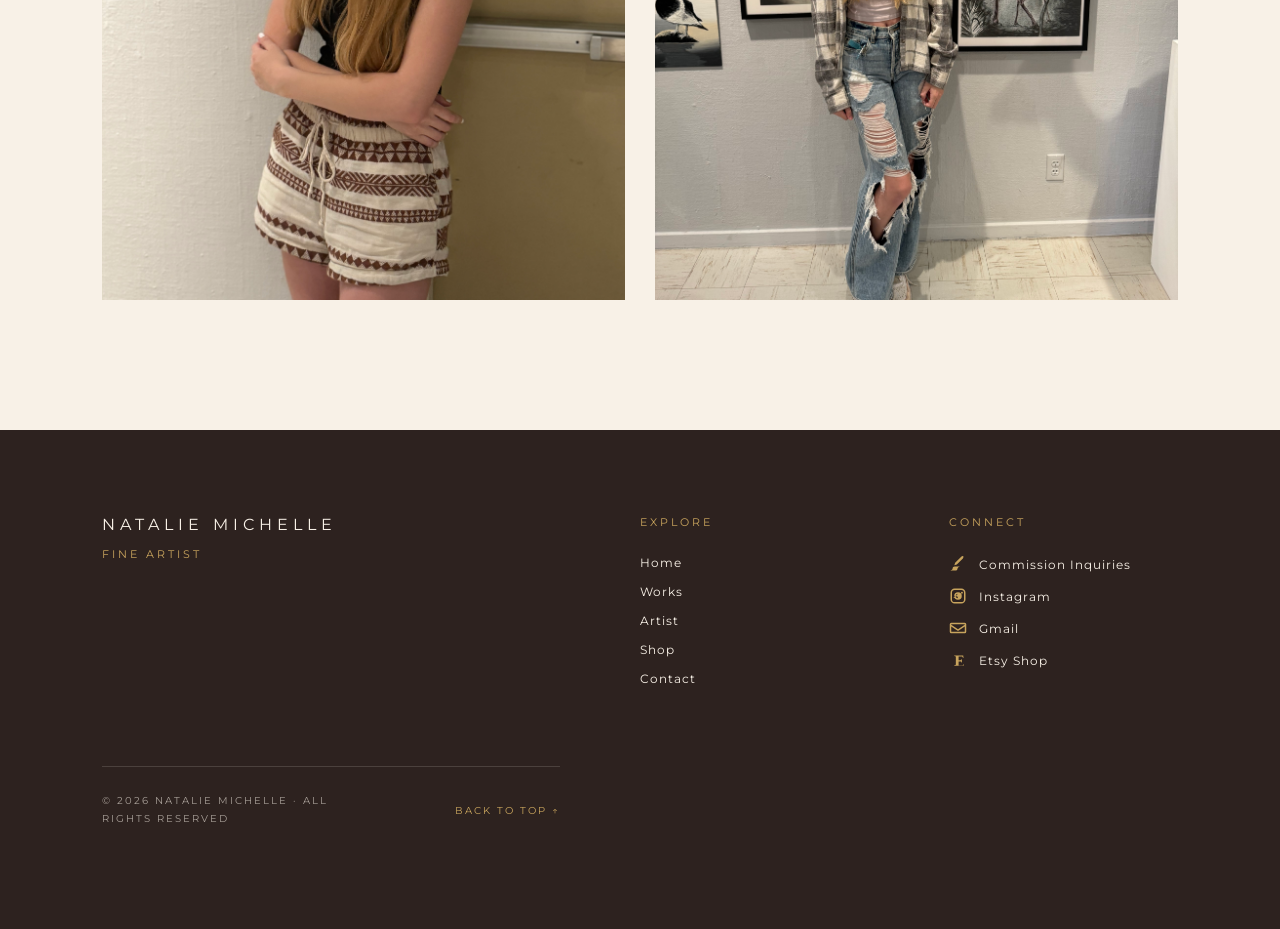
==== commit 11c2b341: "Update about.html" ====
--- a/about.html
+++ b/about.html
@@ -132,8 +132,11 @@
 and selling crochet patterns since 2023, continuing my interest in creating tangible objects from ideas and imagination.
 </p>
 <a href="gallery.html" class="minimal-link">
-        Explore Works →
+        Explore All Works →
     </a>
+  <p>  <a href="gallery.html" class="minimal-link">
+        Shop →
+    </a> </p>
 </div>
 </div>
 
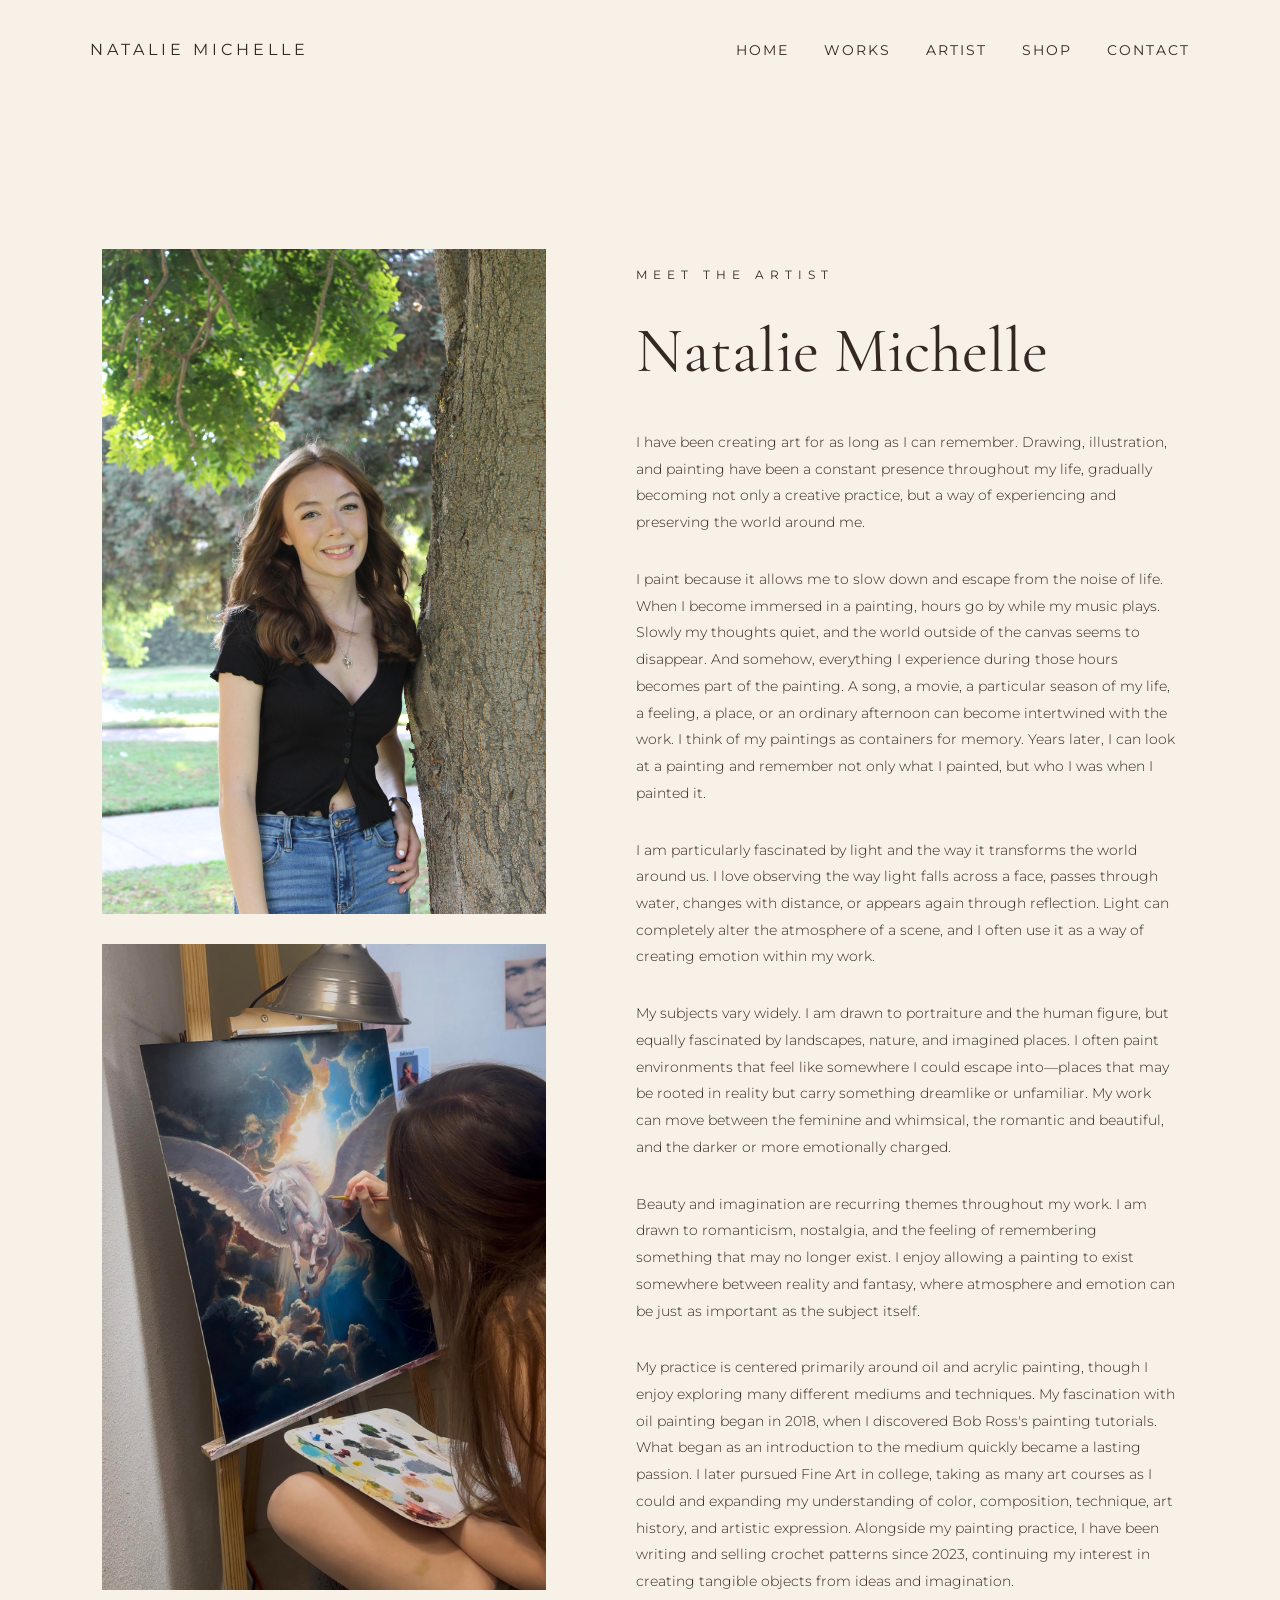
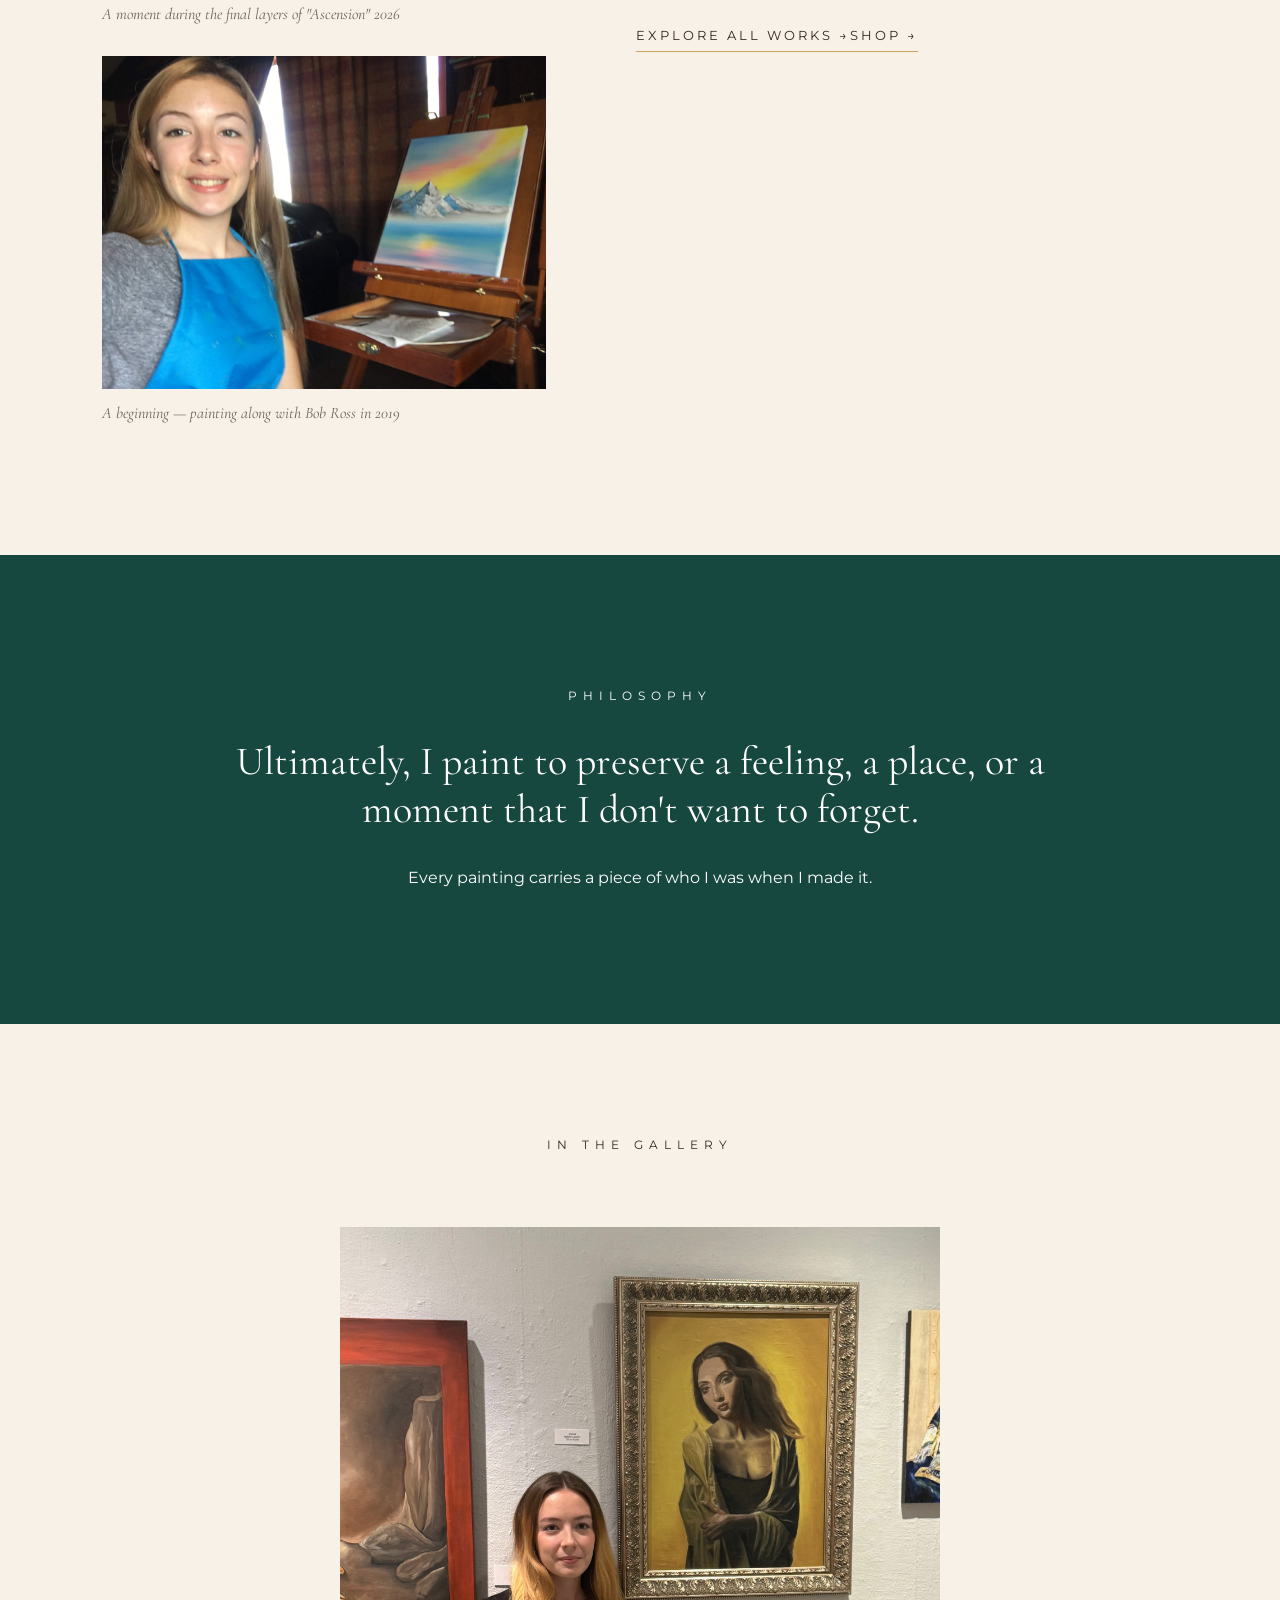
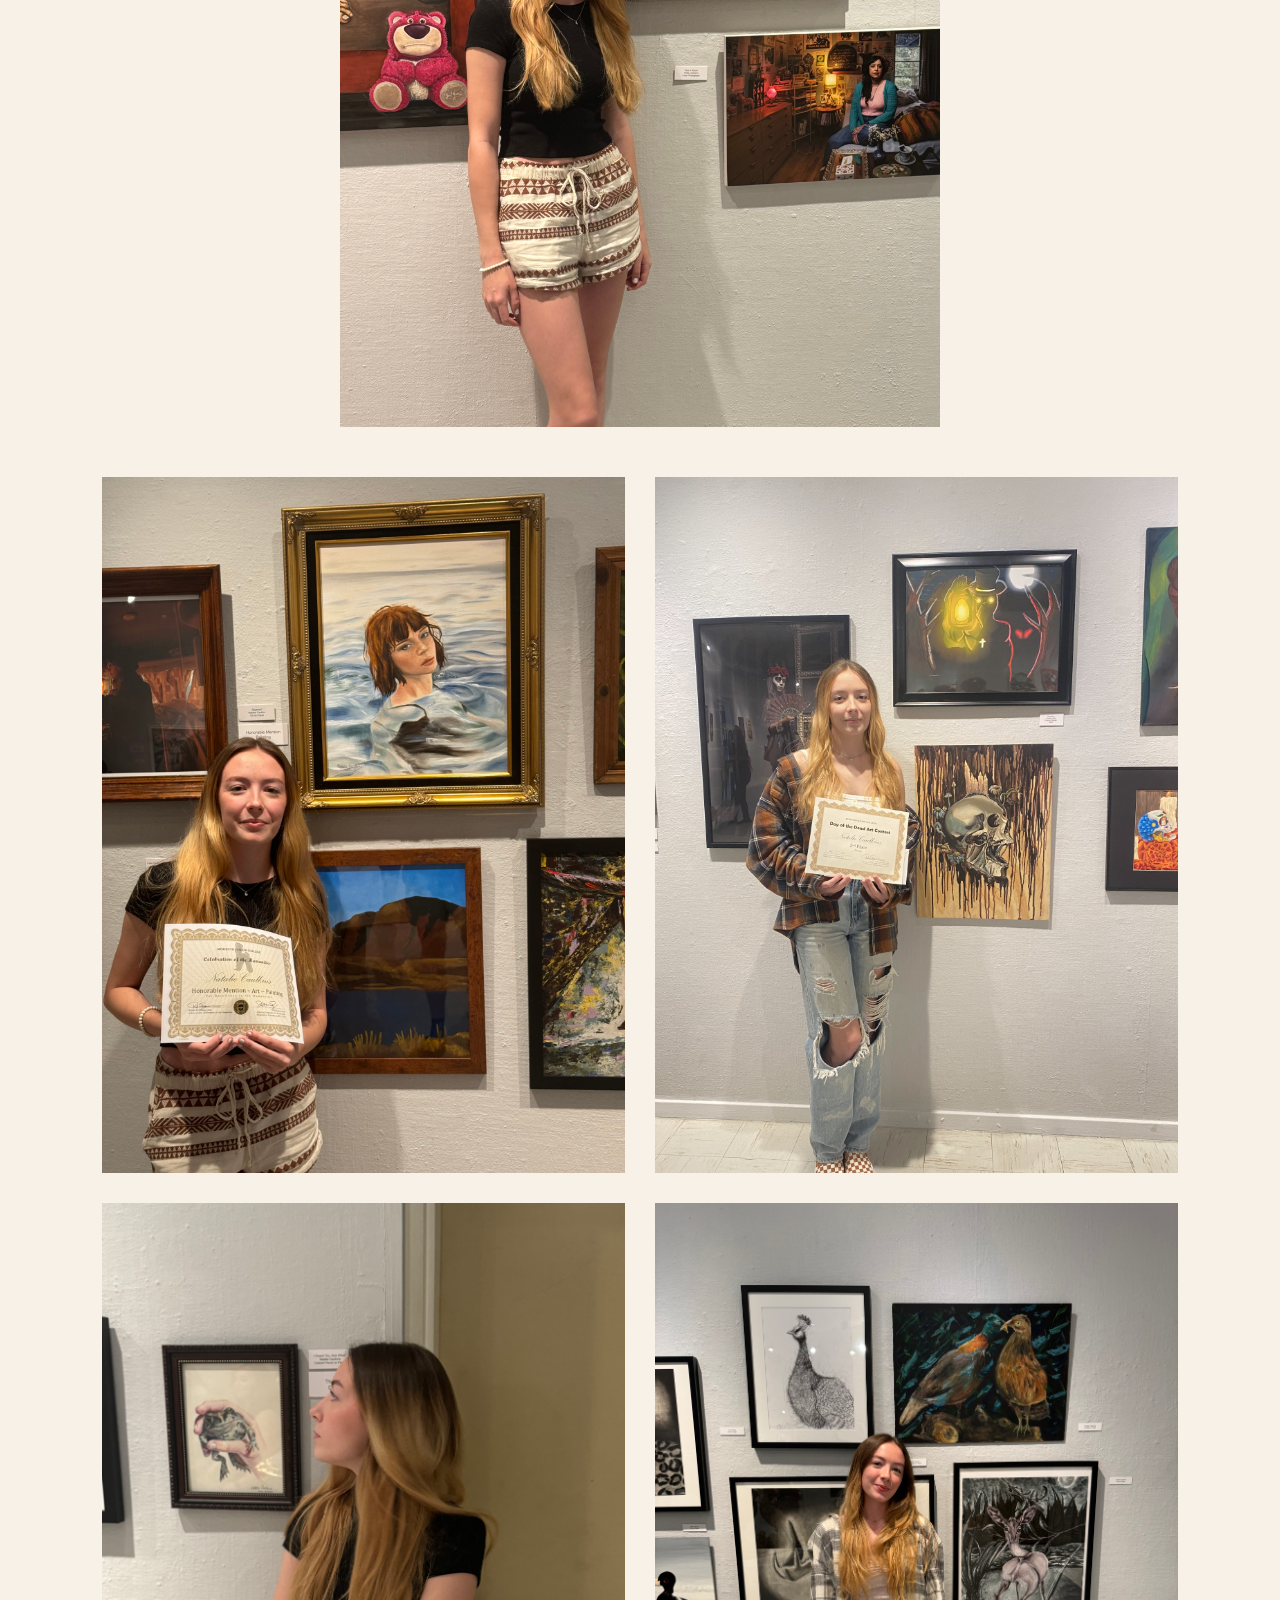
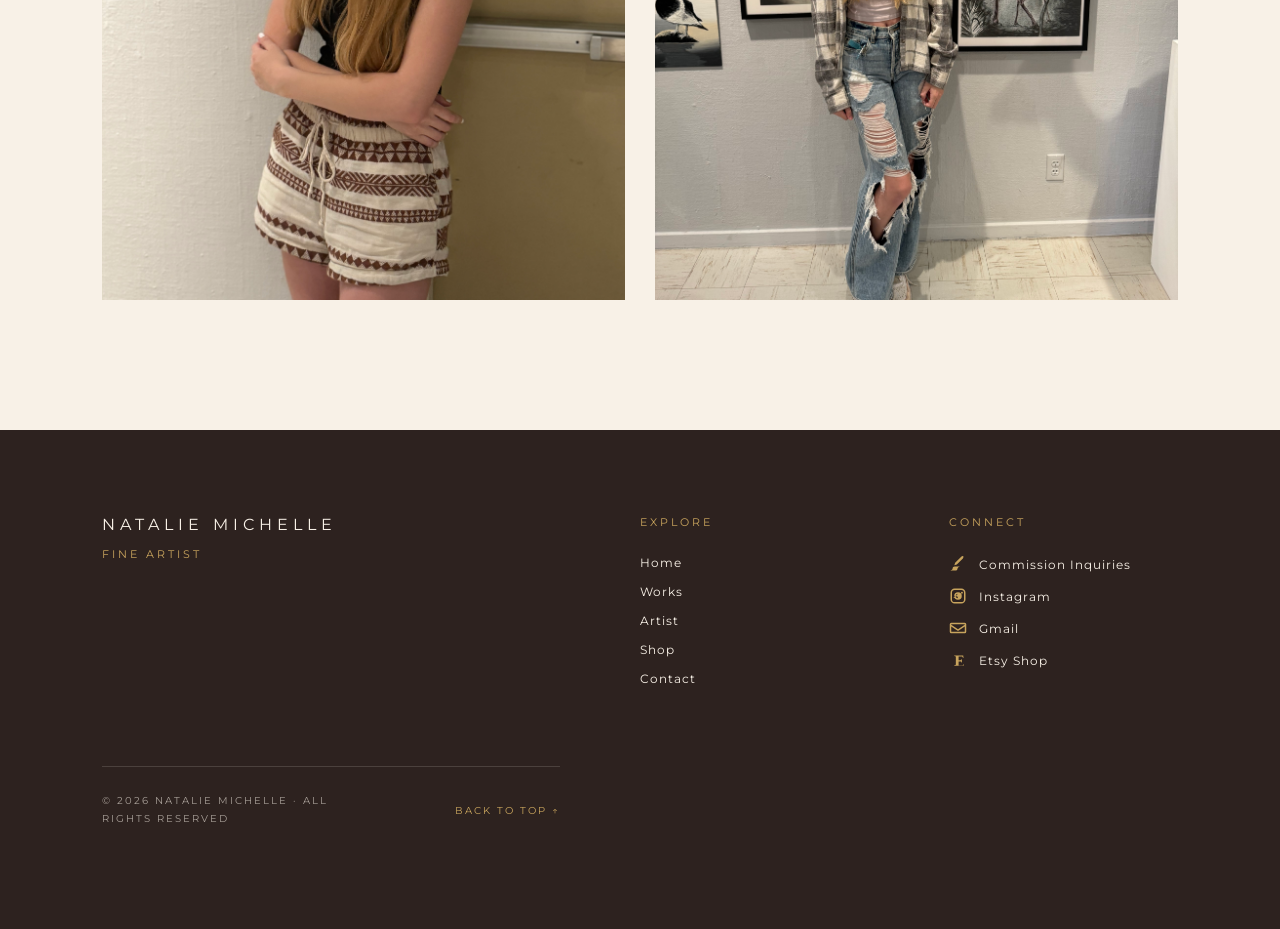
==== commit 8f1dad85: "Update about.html" ====
--- a/about.html
+++ b/about.html
@@ -133,10 +133,10 @@
 </p>
 <a href="gallery.html" class="minimal-link">
         Explore All Works →
-    </a>
-  <p>  <a href="gallery.html" class="minimal-link">
+   
+    <a href="gallery.html" class="minimal-link">
         Shop →
-    </a> </p>
+    </a> 
 </div>
 </div>
 
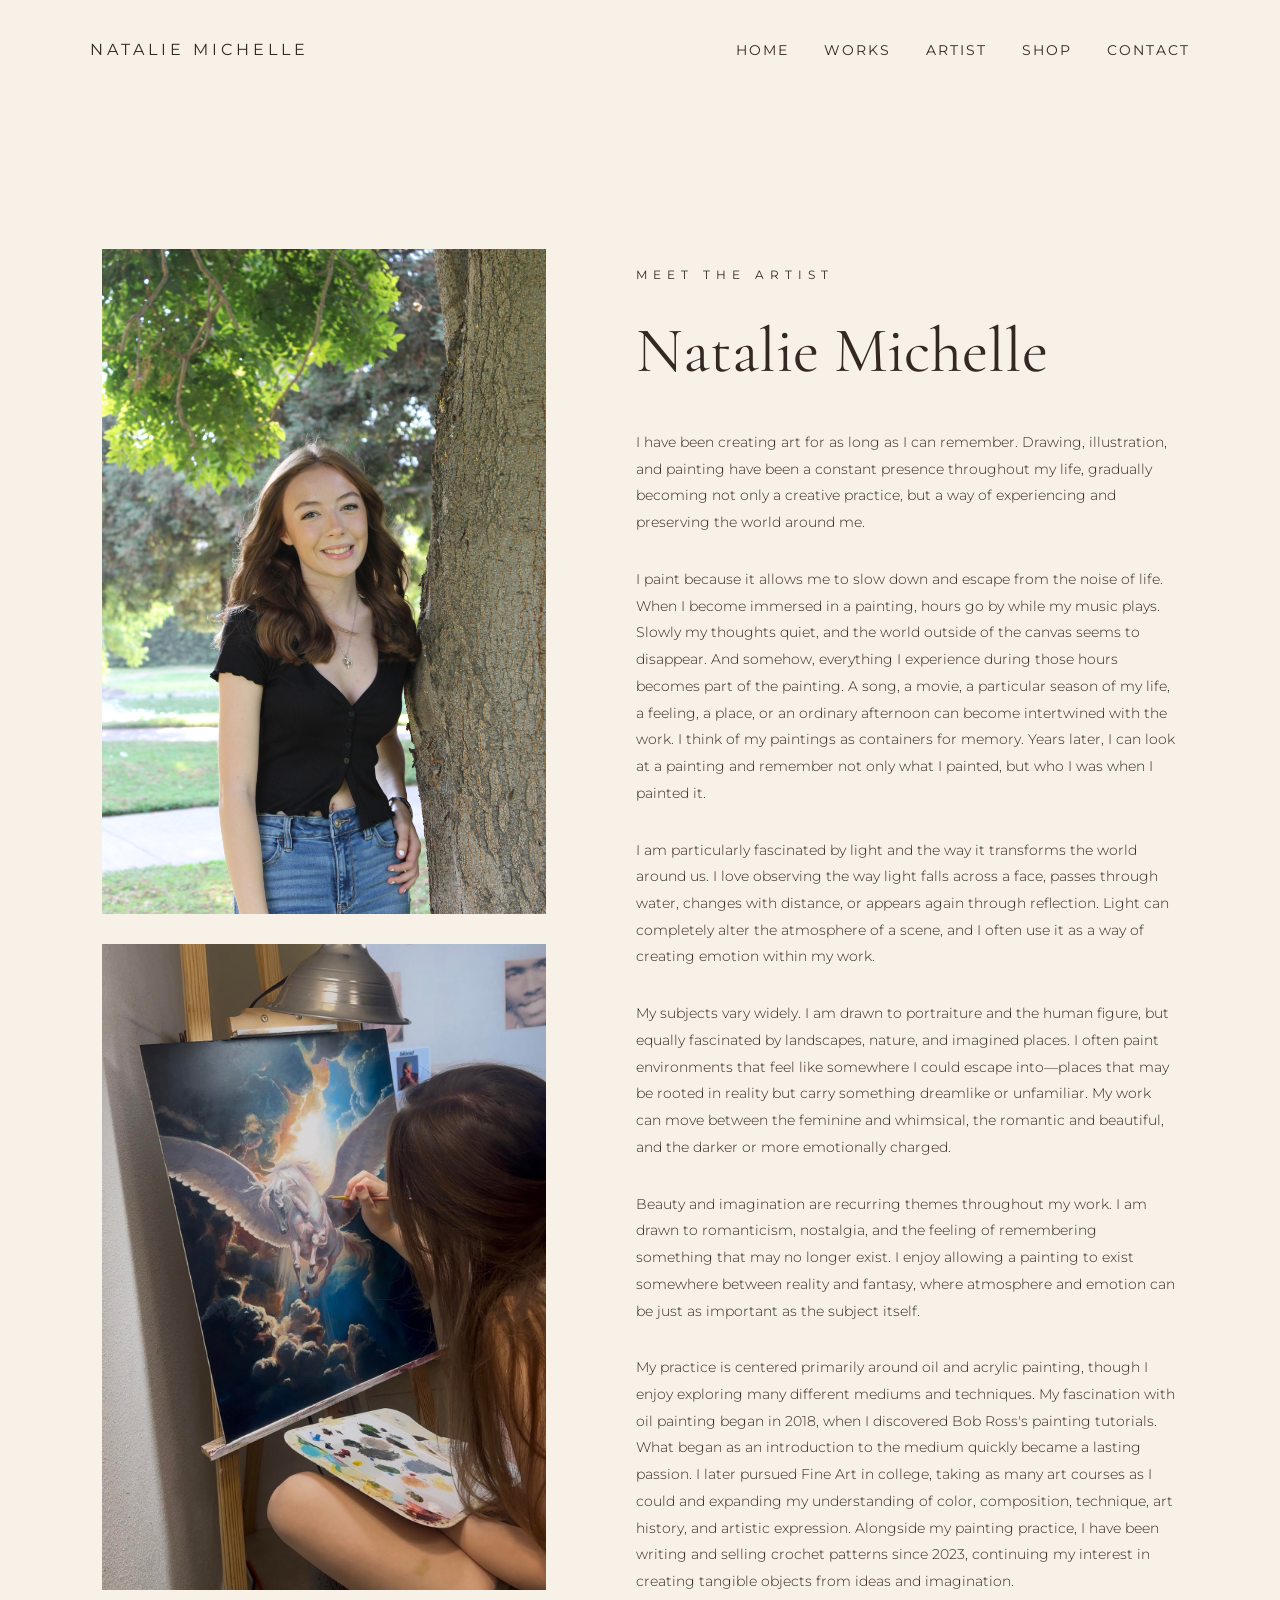
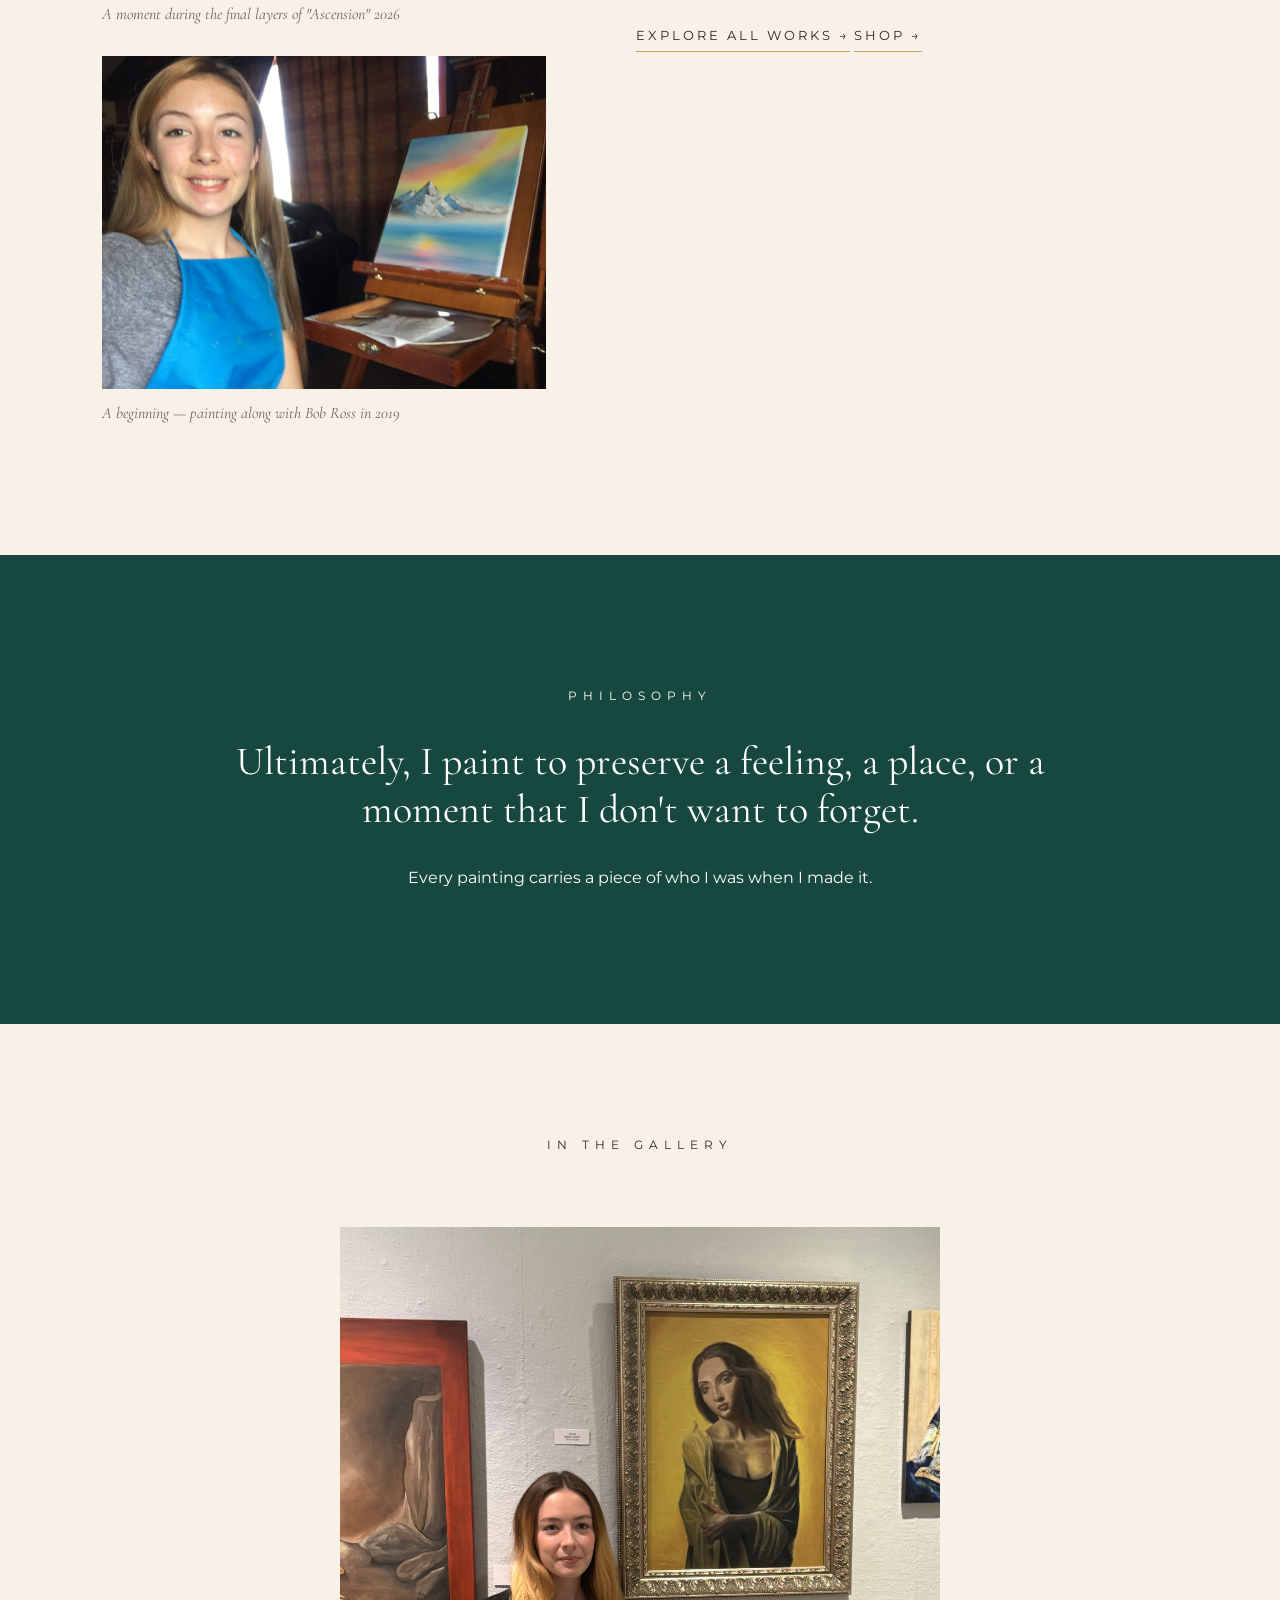
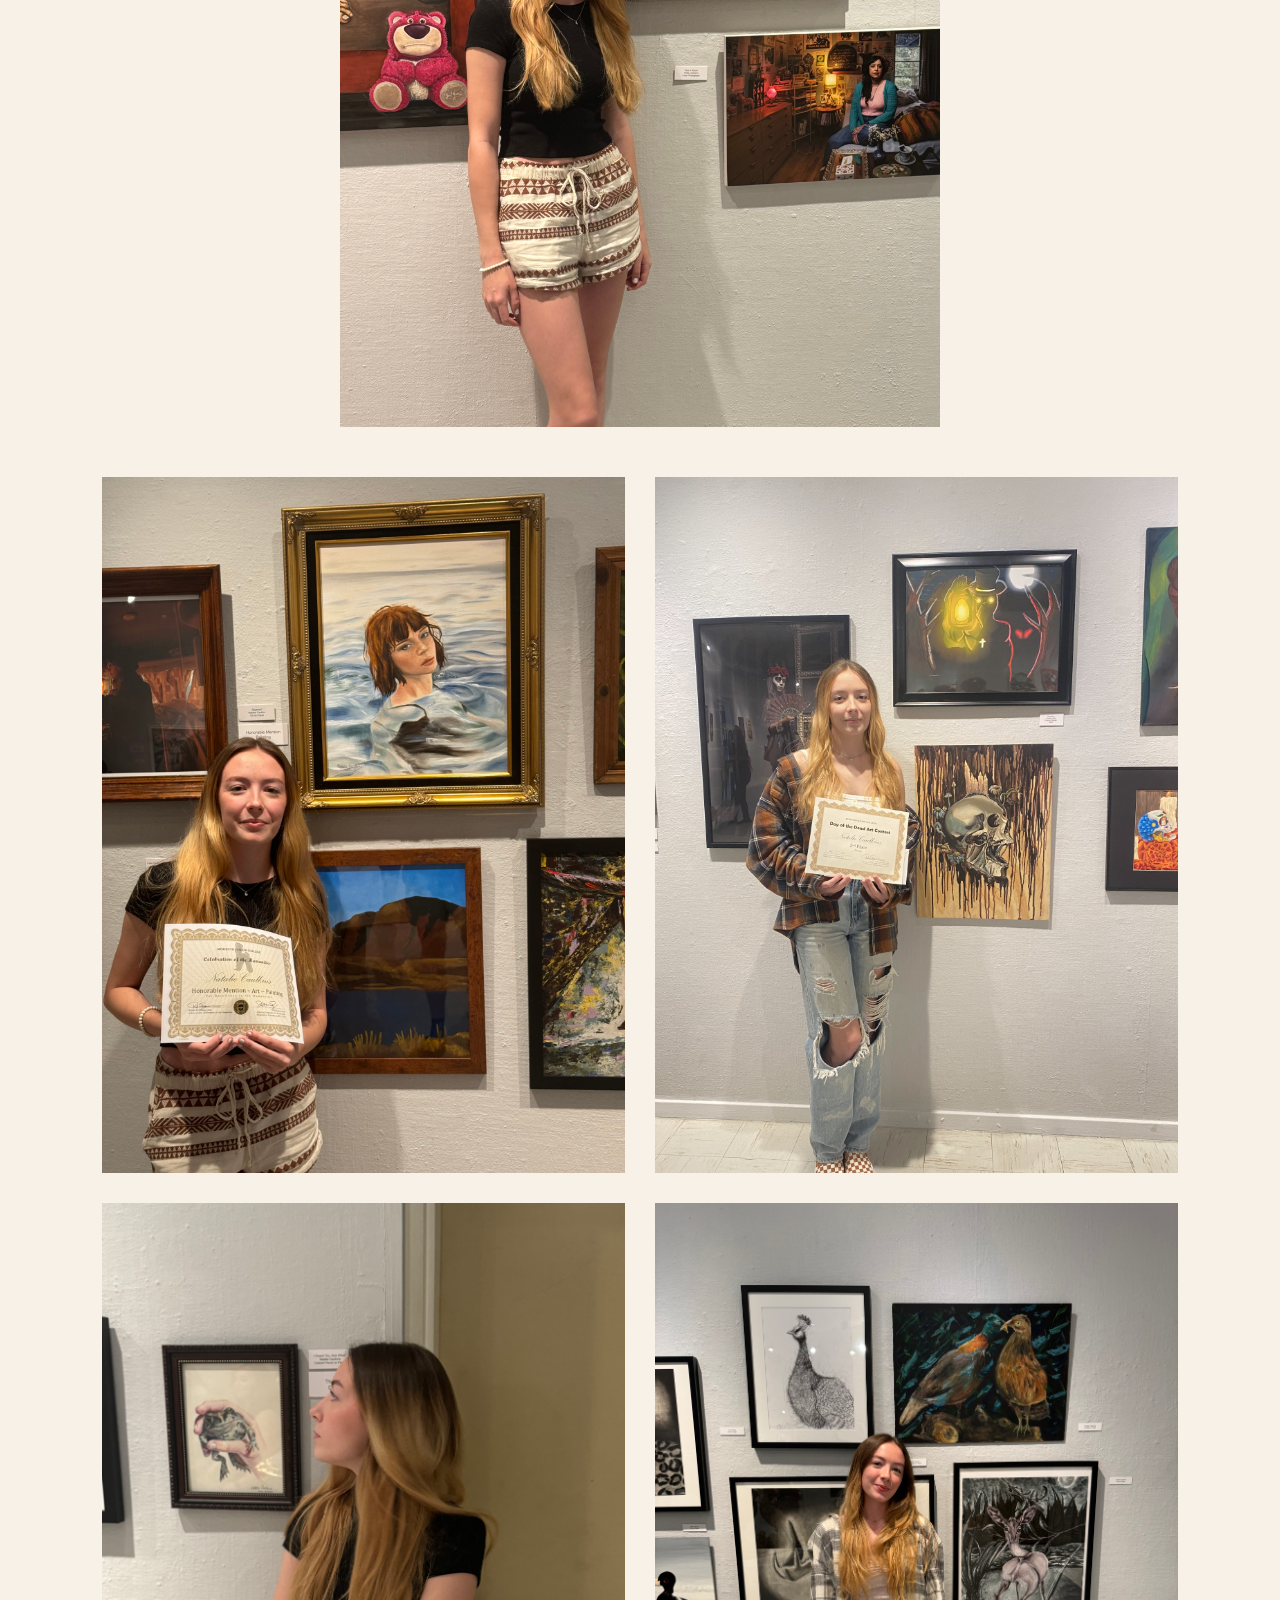
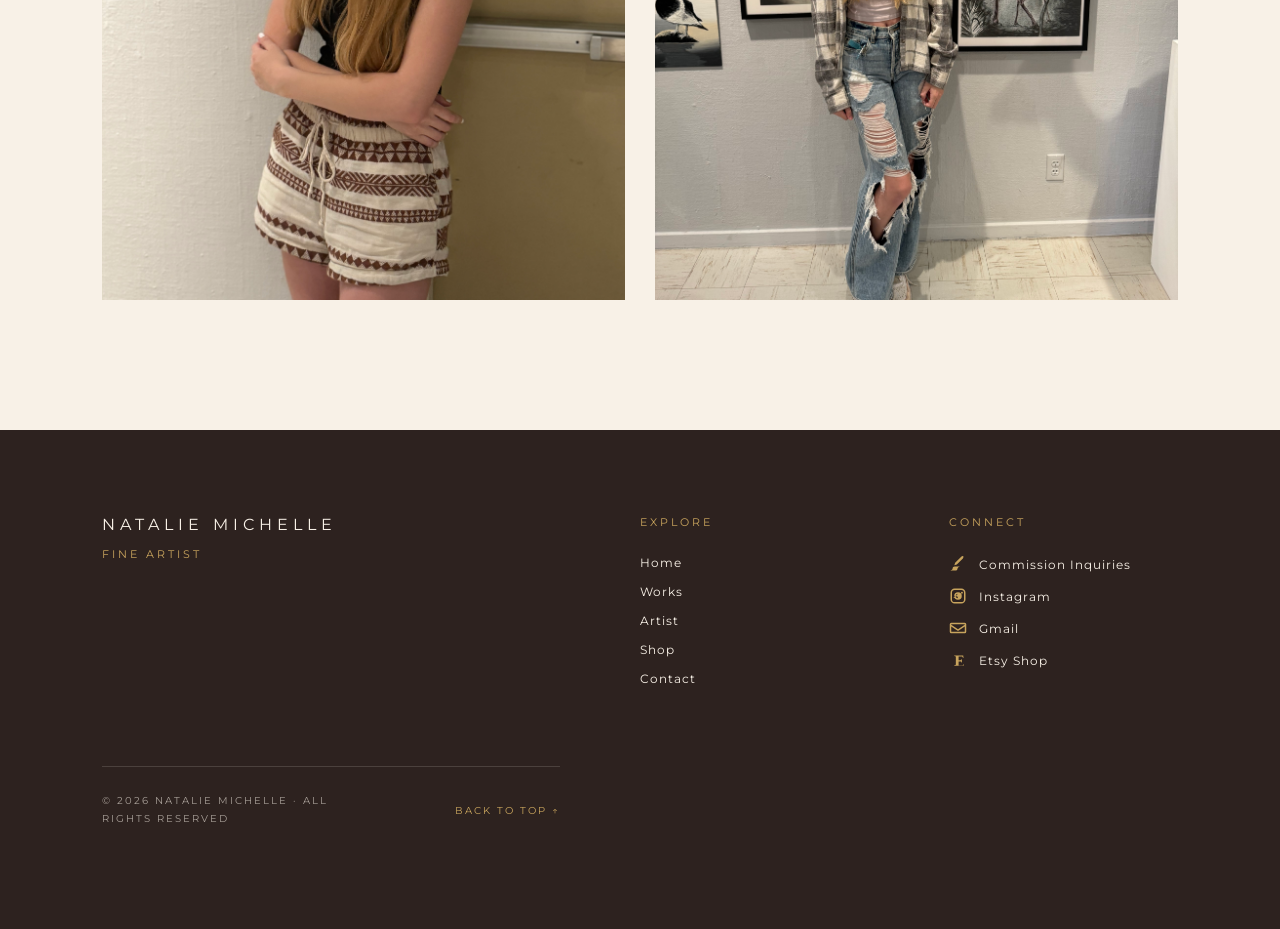
==== commit 04ff5c47: "Update about.html" ====
--- a/about.html
+++ b/about.html
@@ -132,7 +132,7 @@
 and selling crochet patterns since 2023, continuing my interest in creating tangible objects from ideas and imagination.
 </p>
 <a href="gallery.html" class="minimal-link">
-        Explore All Works →
+        Explore All Works → </a>
    
     <a href="gallery.html" class="minimal-link">
         Shop →
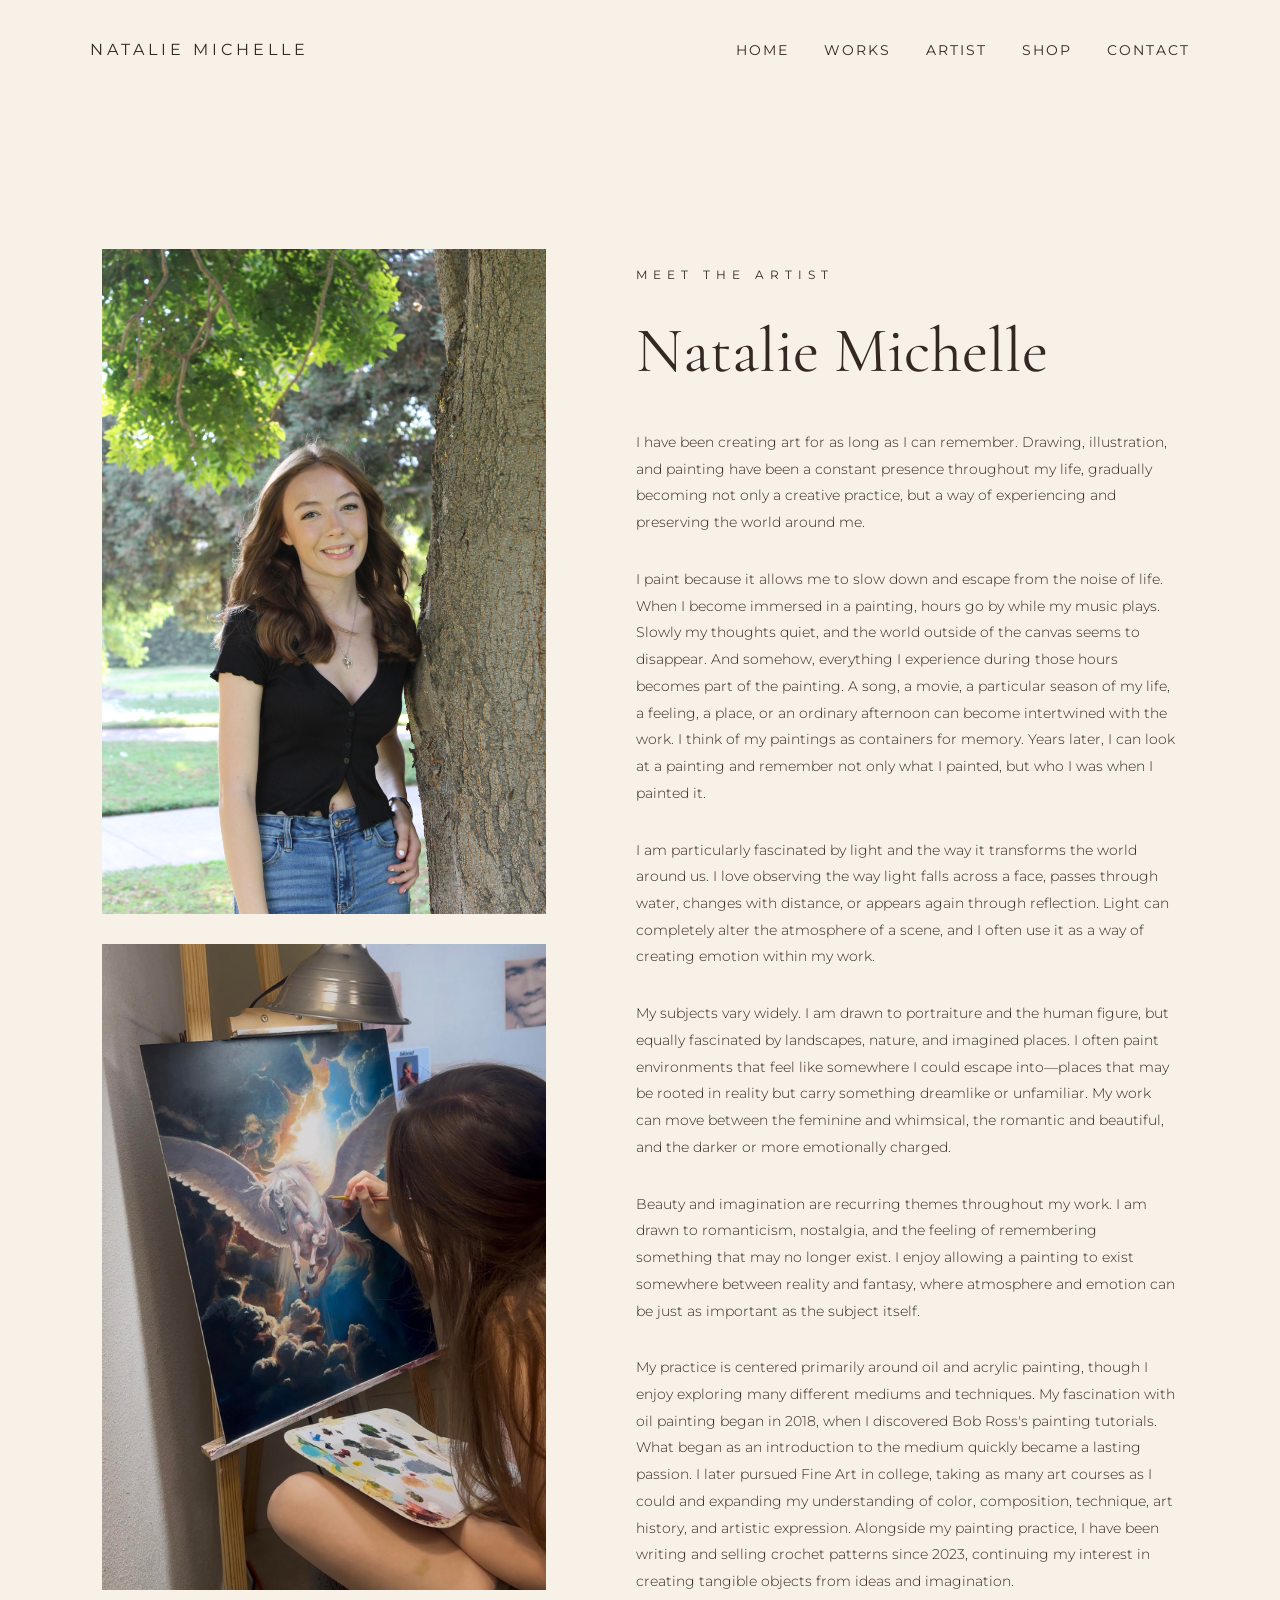
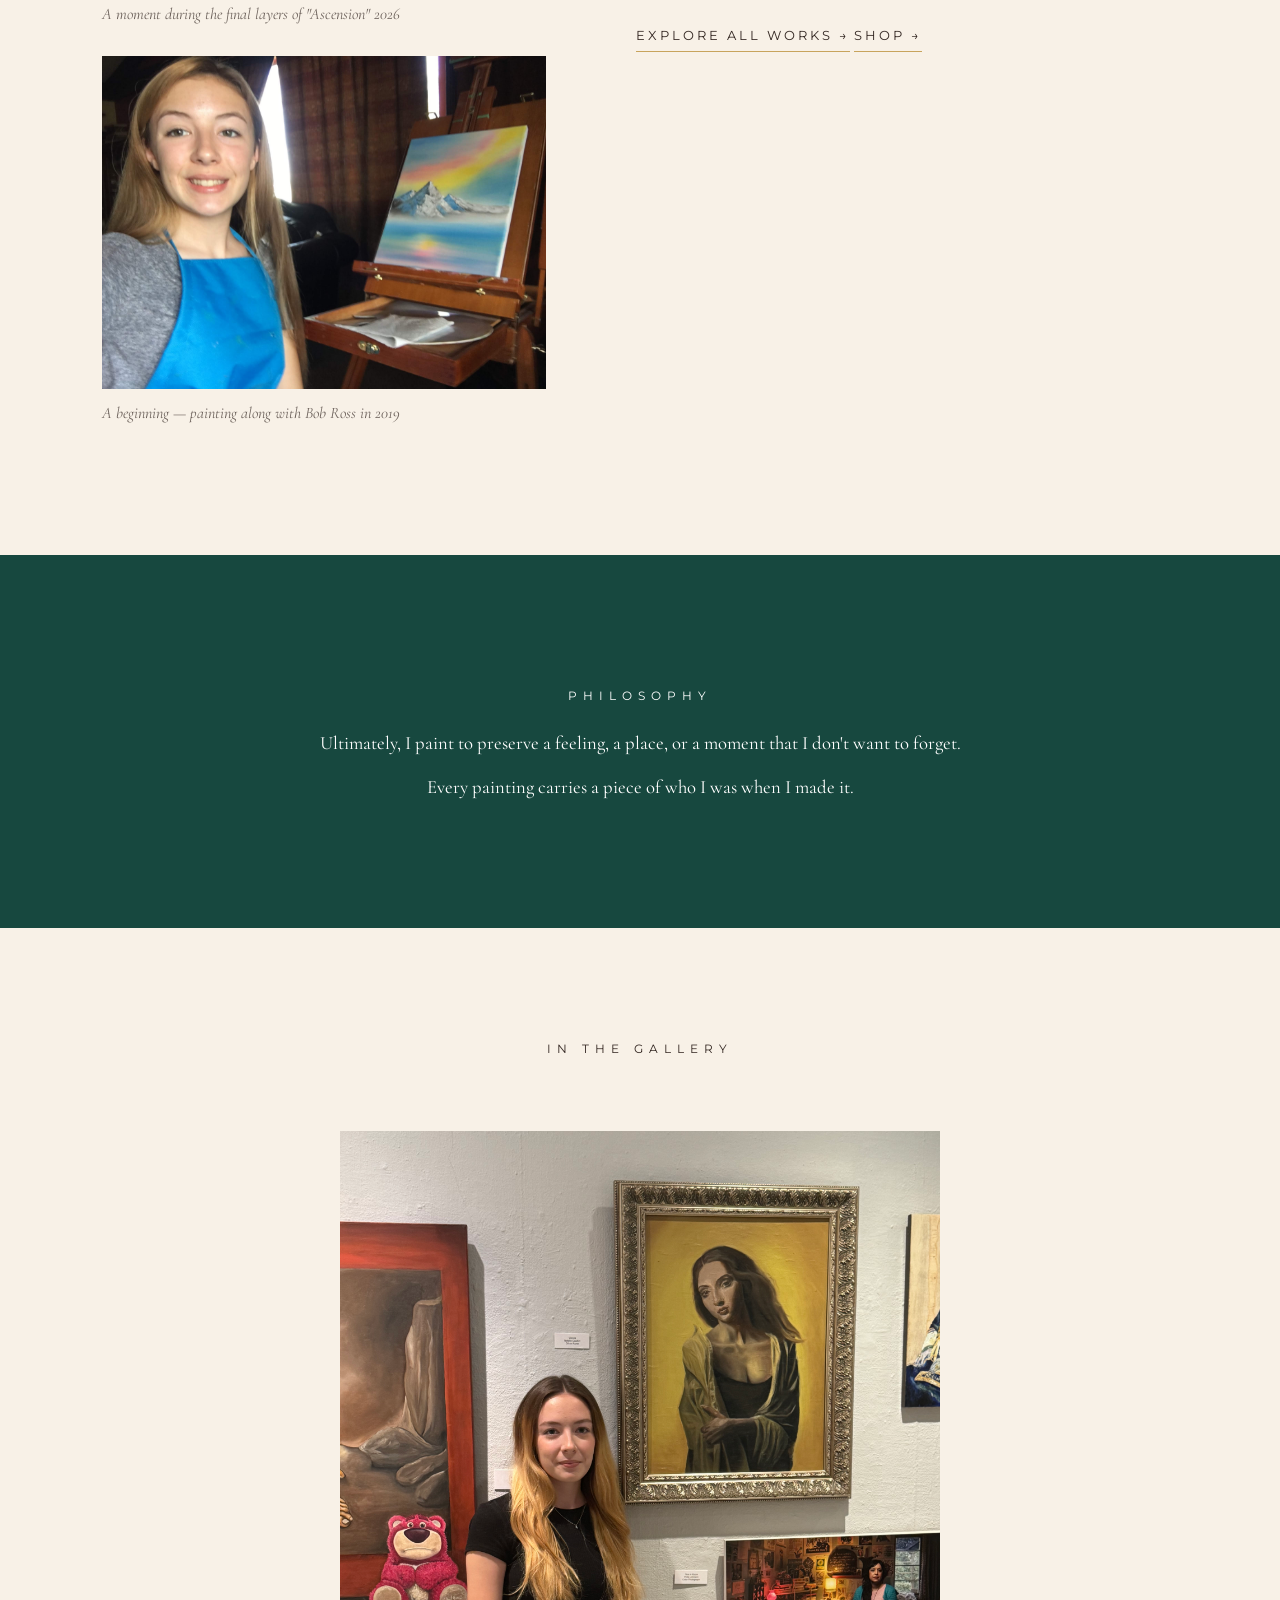
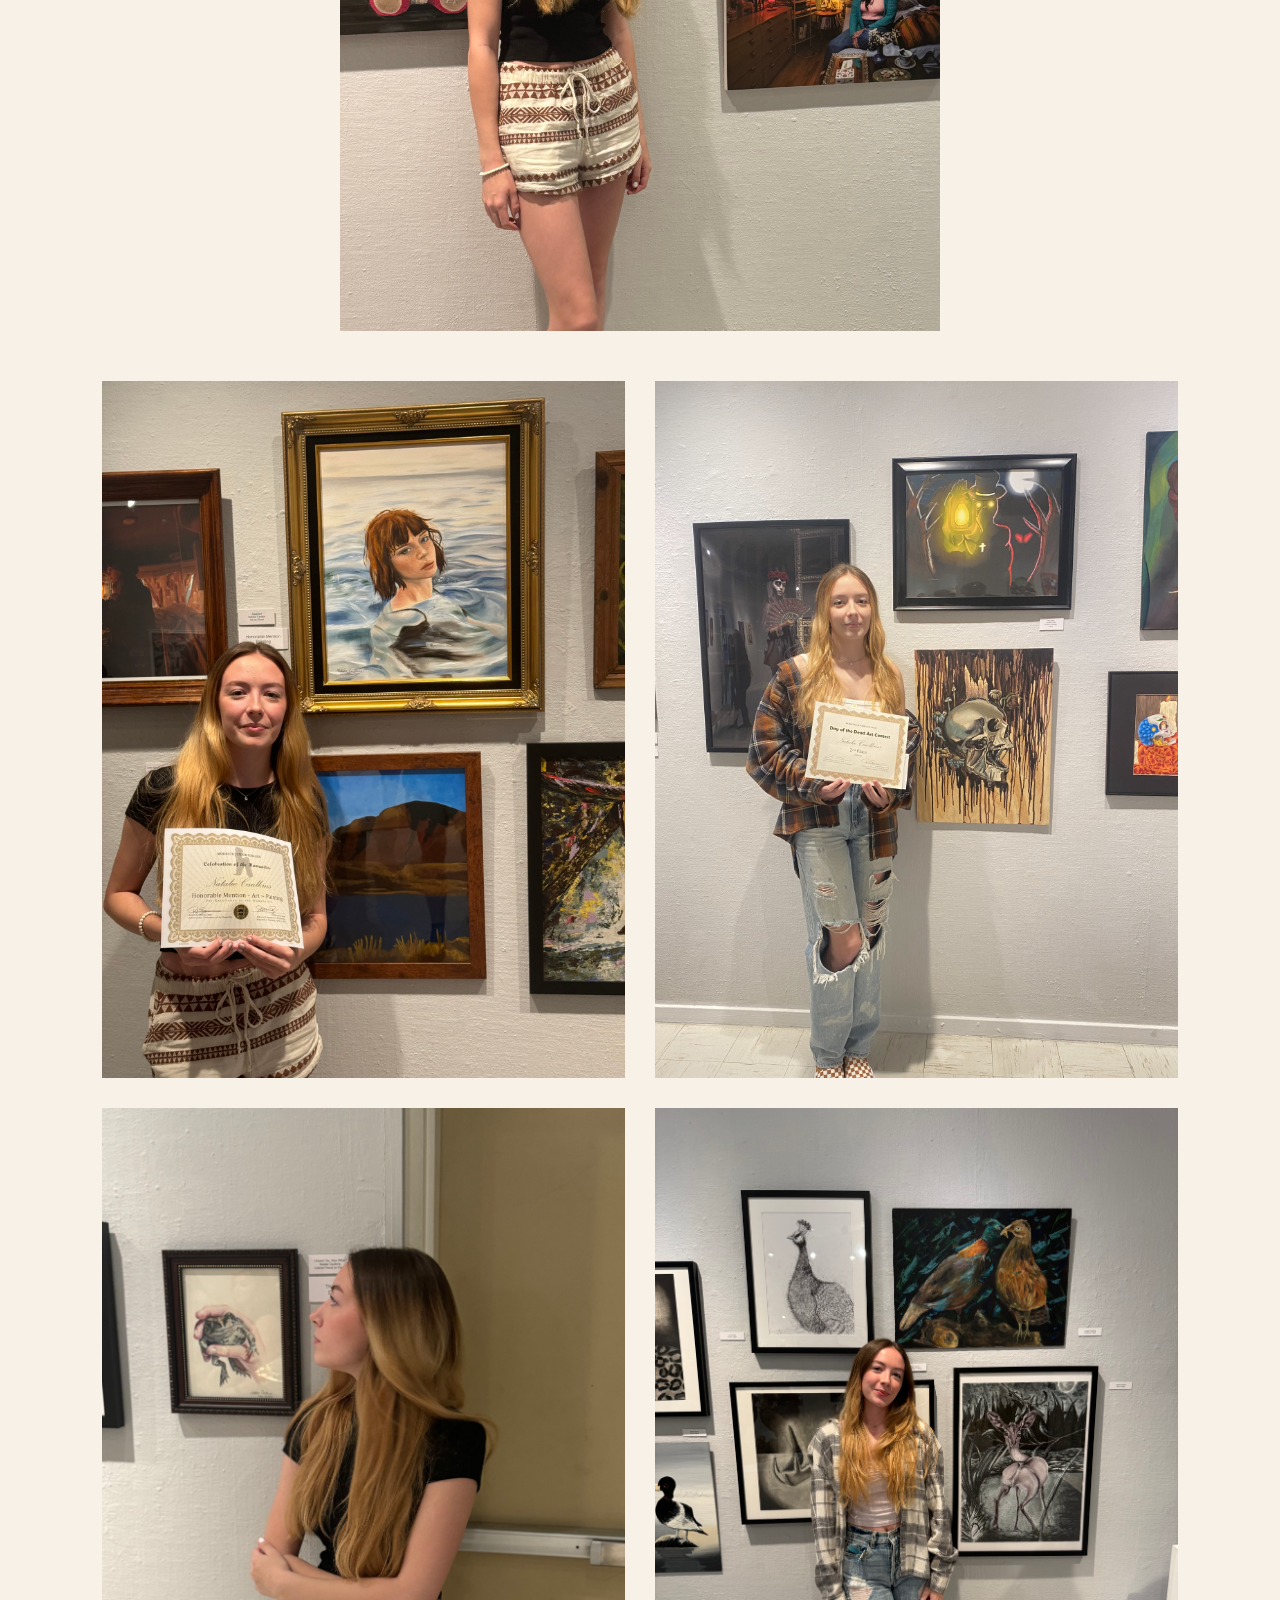
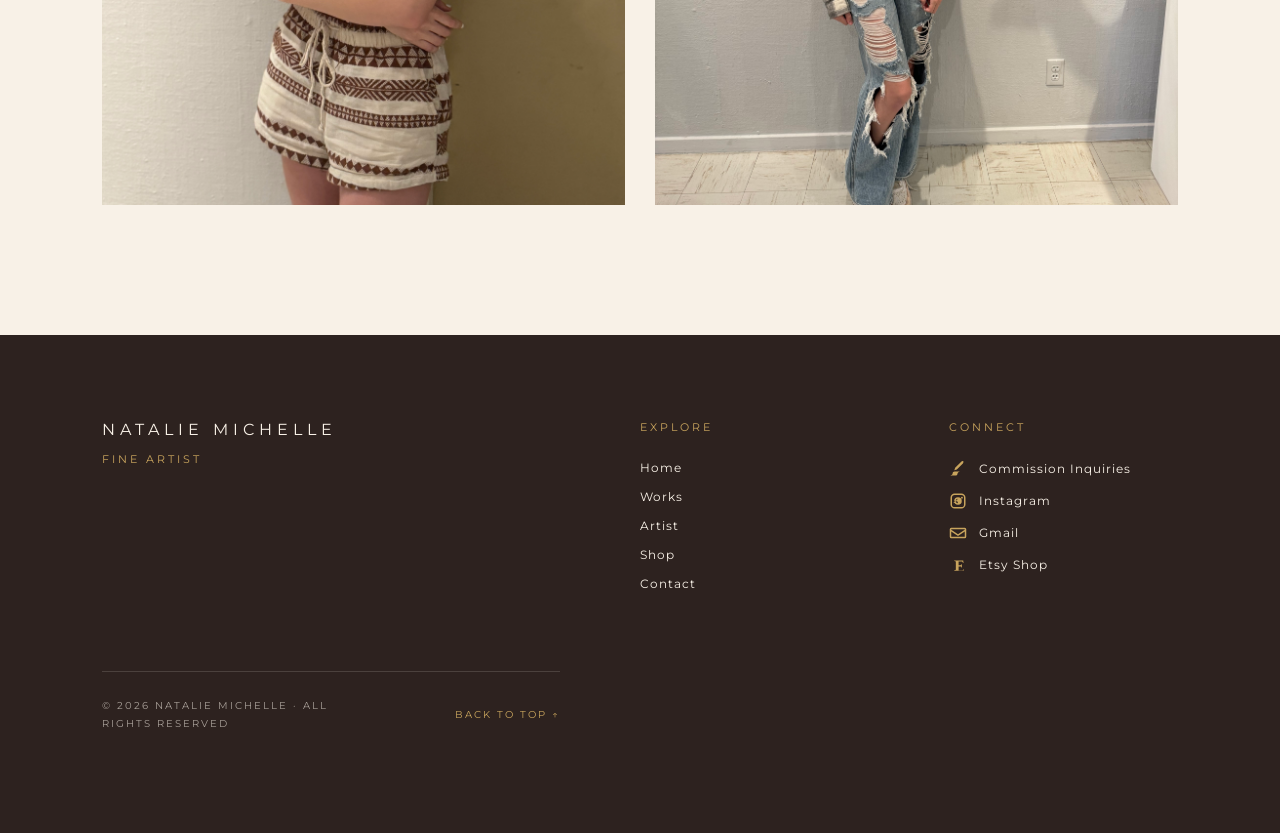
==== commit 04bb6f59: "Update about.html" ====
--- a/about.html
+++ b/about.html
@@ -134,7 +134,7 @@
 <a href="gallery.html" class="minimal-link">
         Explore All Works → </a>
    
-    <a href="gallery.html" class="minimal-link">
+    <a href="shop.html" class="minimal-link">
         Shop →
     </a> 
 </div>
@@ -154,13 +154,14 @@
         Philosophy
     </p>
 
-    <h2>
-        Ultimately, I paint to preserve a feeling, a place, or a moment that I don't want to forget.
-    </h2>
-
-    <p>
+    <h3>
+        Ultimately, I paint to preserve a feeling, a place, or a moment that I don't want to forget.  
+        <br><br>
         Every painting carries a piece of who I was when I made it.
-    </p>
+ 
+    </h3>
+
+   
 
     
 
--- a/style.css
+++ b/style.css
@@ -1198,6 +1198,12 @@
     font-size:1.45rem;
     line-height:1.5;
     font-weight:400;
+}
+.artist-links {
+    display:flex;
+    gap:35px;
+    margin-top:40px;
+    flex-wrap:wrap;
 }
 @media(max-width:900px){
 
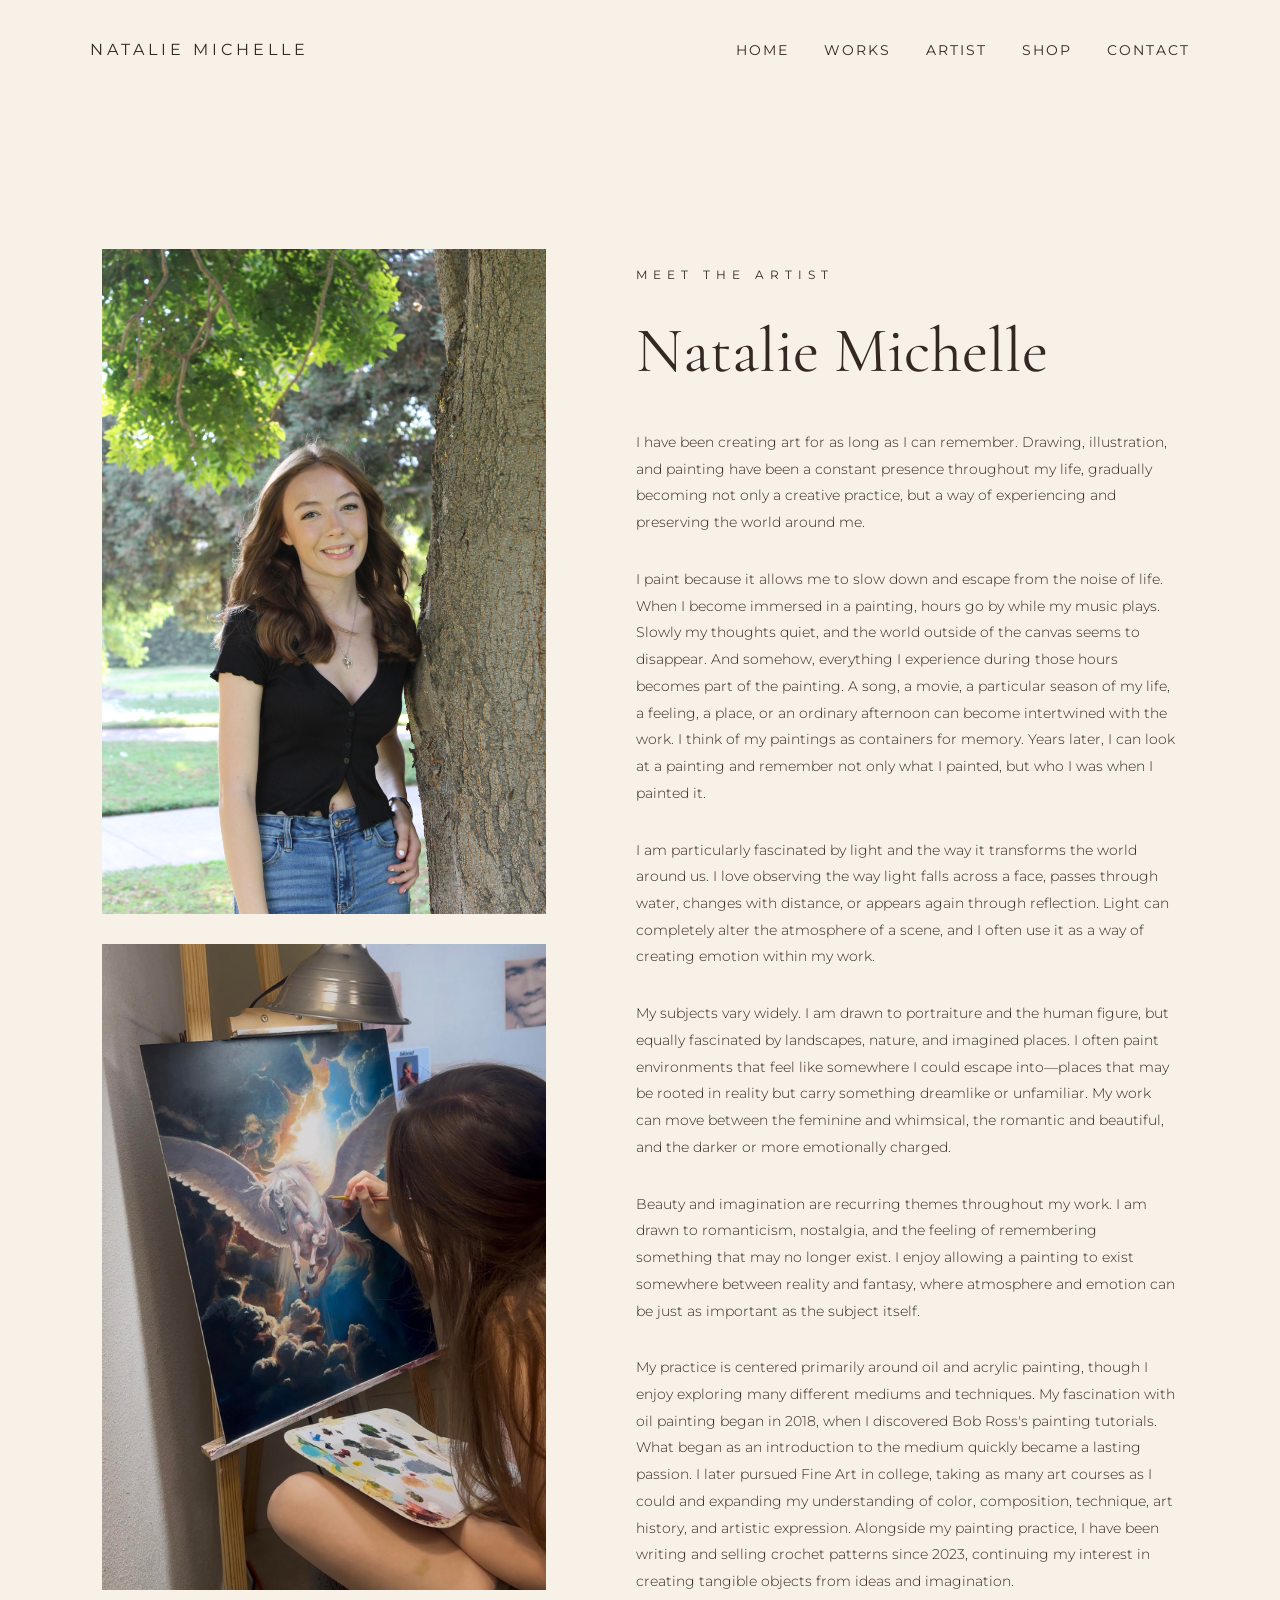
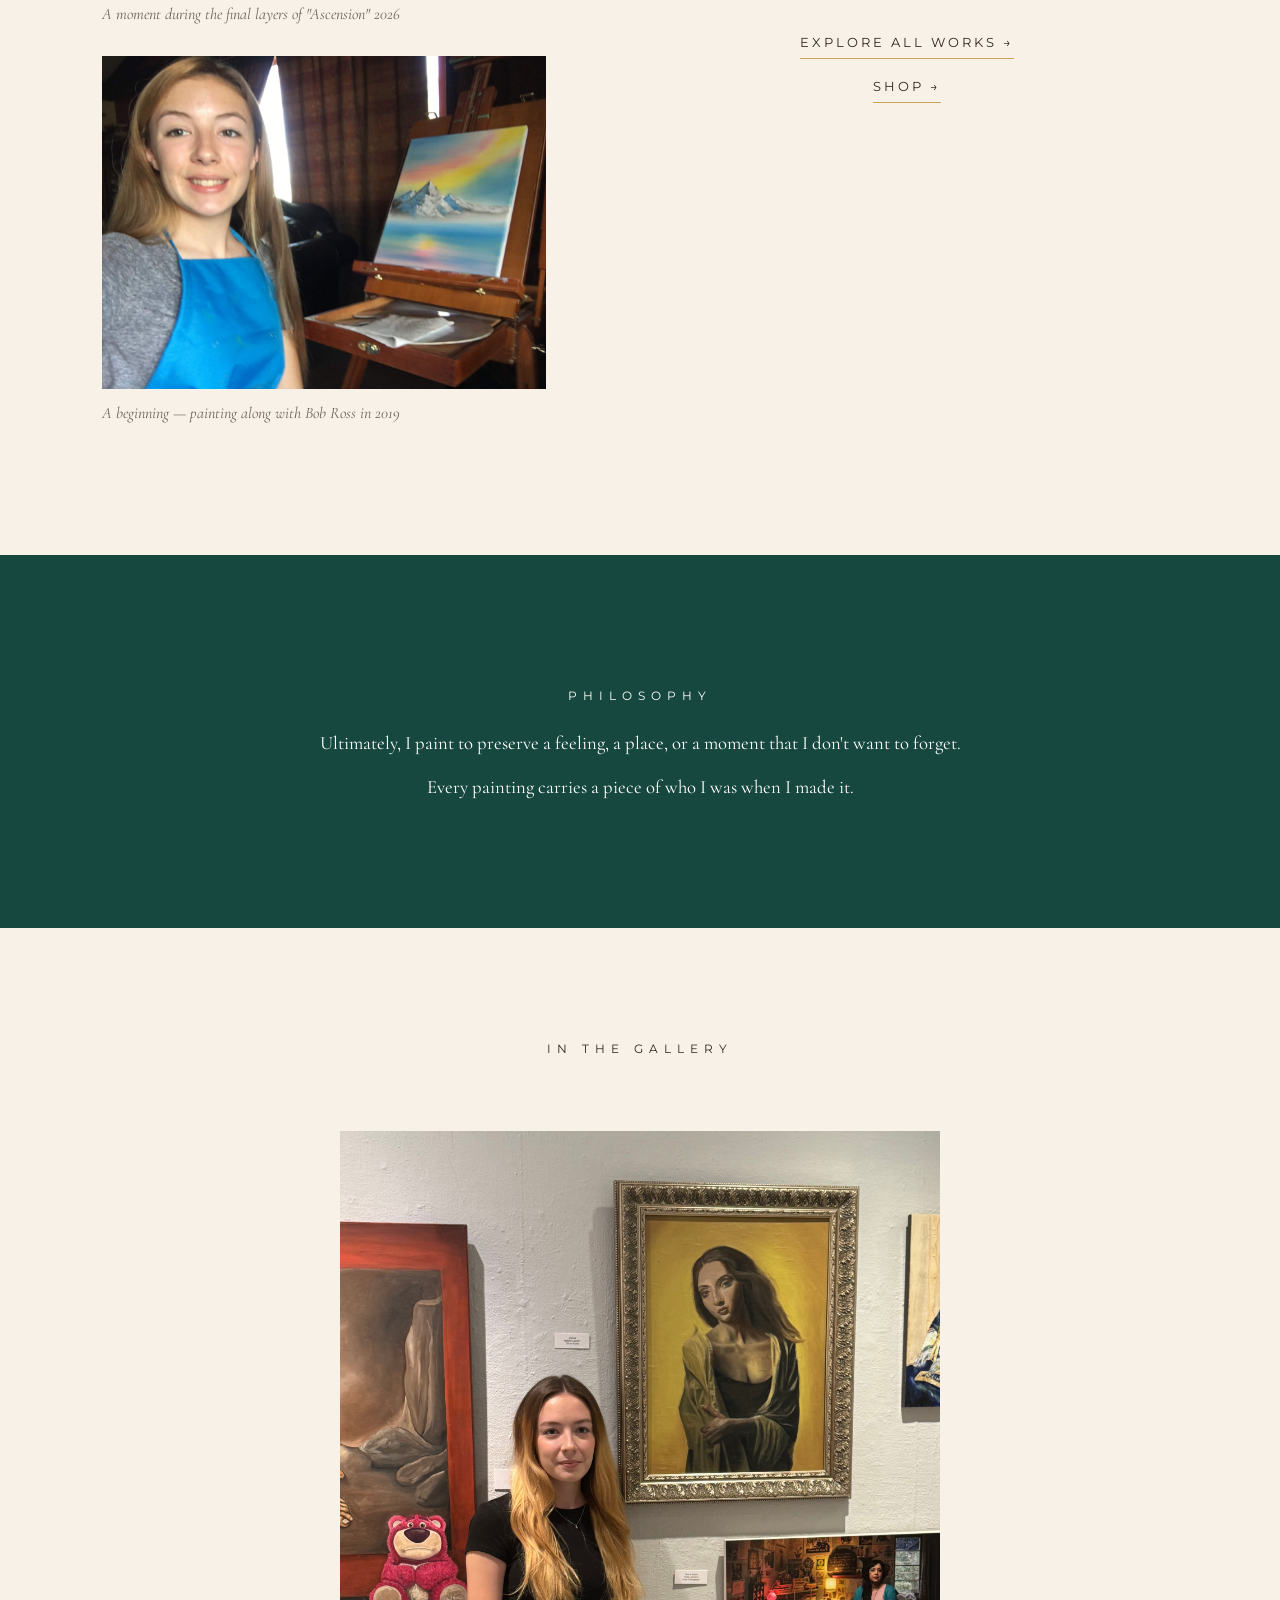
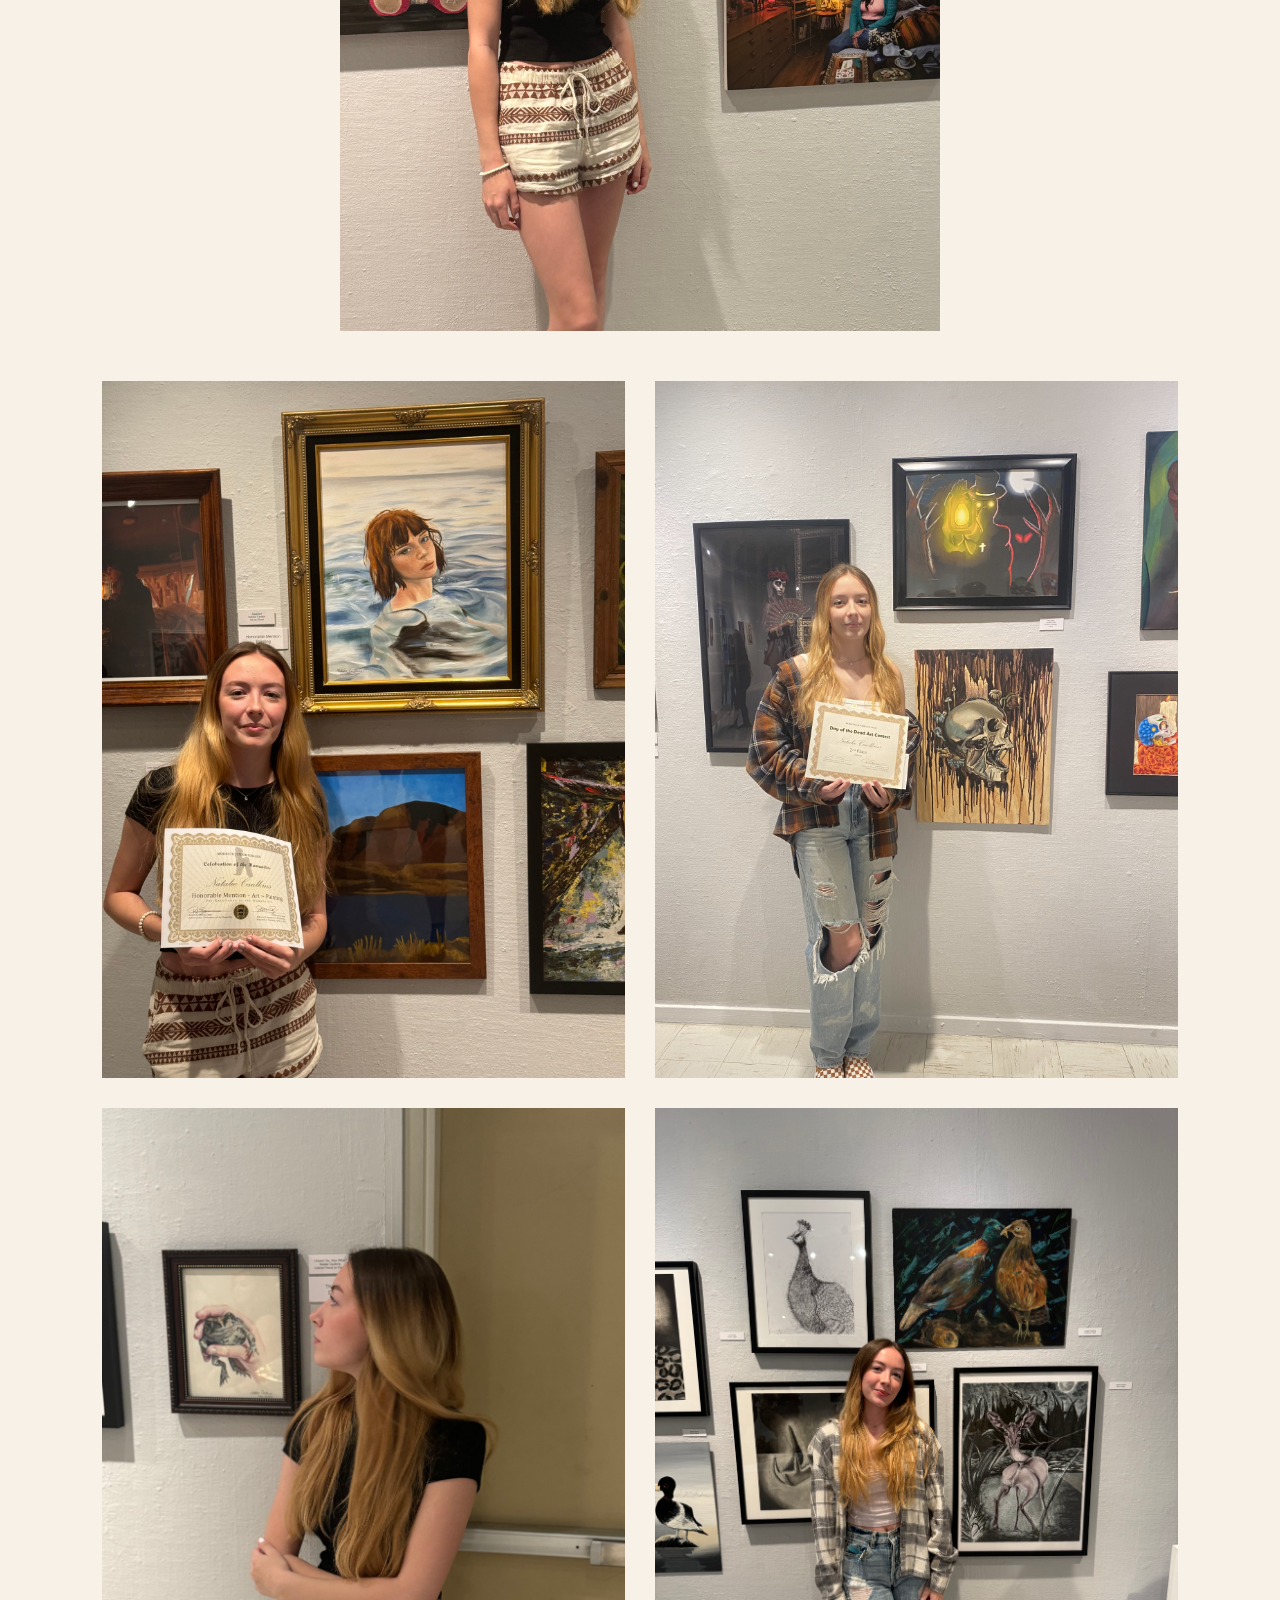
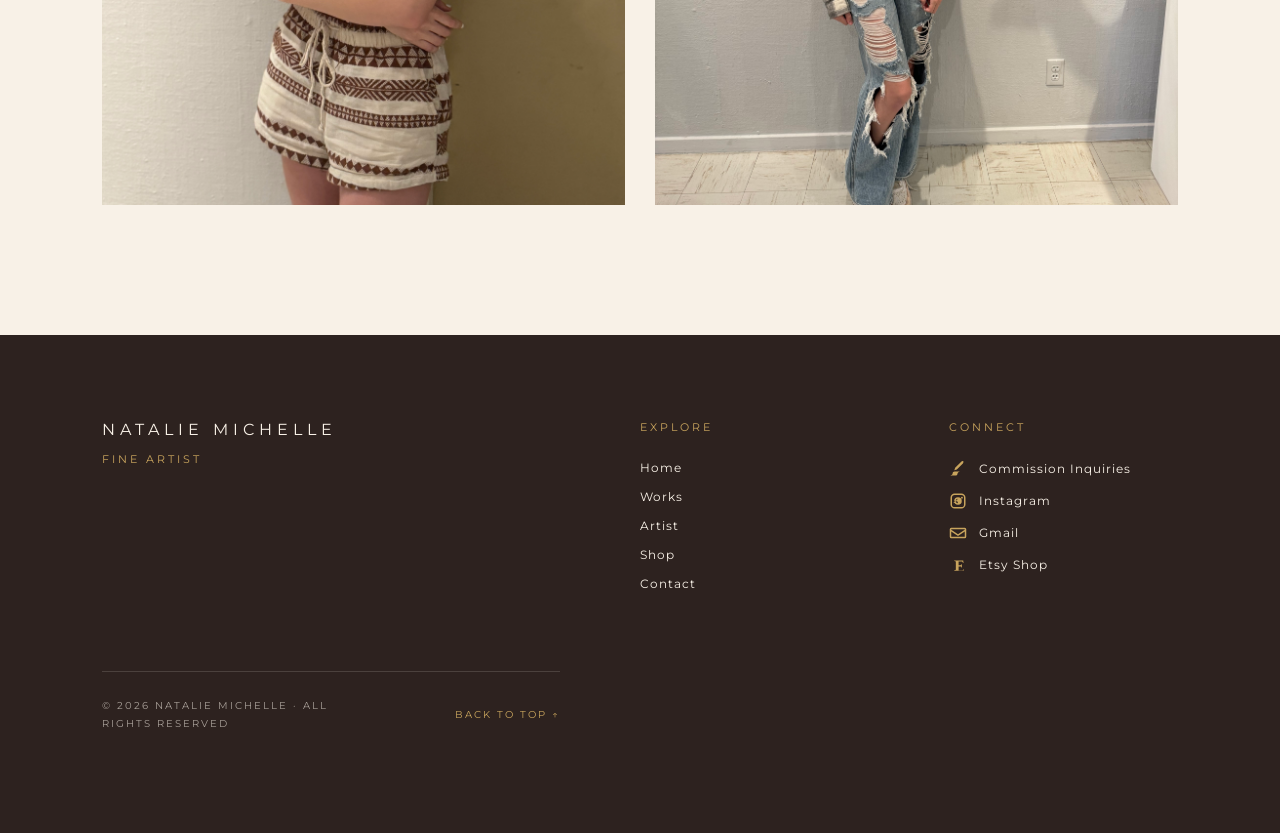
==== commit ef42193c: "Update about.html" ====
--- a/about.html
+++ b/about.html
@@ -131,12 +131,14 @@
 composition, technique, art history, and artistic expression. Alongside my painting practice, I have been writing 
 and selling crochet patterns since 2023, continuing my interest in creating tangible objects from ideas and imagination.
 </p>
+    <div class="artist-links">
 <a href="gallery.html" class="minimal-link">
         Explore All Works → </a>
    
     <a href="shop.html" class="minimal-link">
         Shop →
     </a> 
+    </div>
 </div>
 </div>
 
--- a/style.css
+++ b/style.css
@@ -1201,9 +1201,10 @@
 }
 .artist-links {
     display:flex;
-    gap:35px;
+    flex-direction:column;
+    align-items:center;
+    gap:20px;
     margin-top:40px;
-    flex-wrap:wrap;
 }
 @media(max-width:900px){
 
